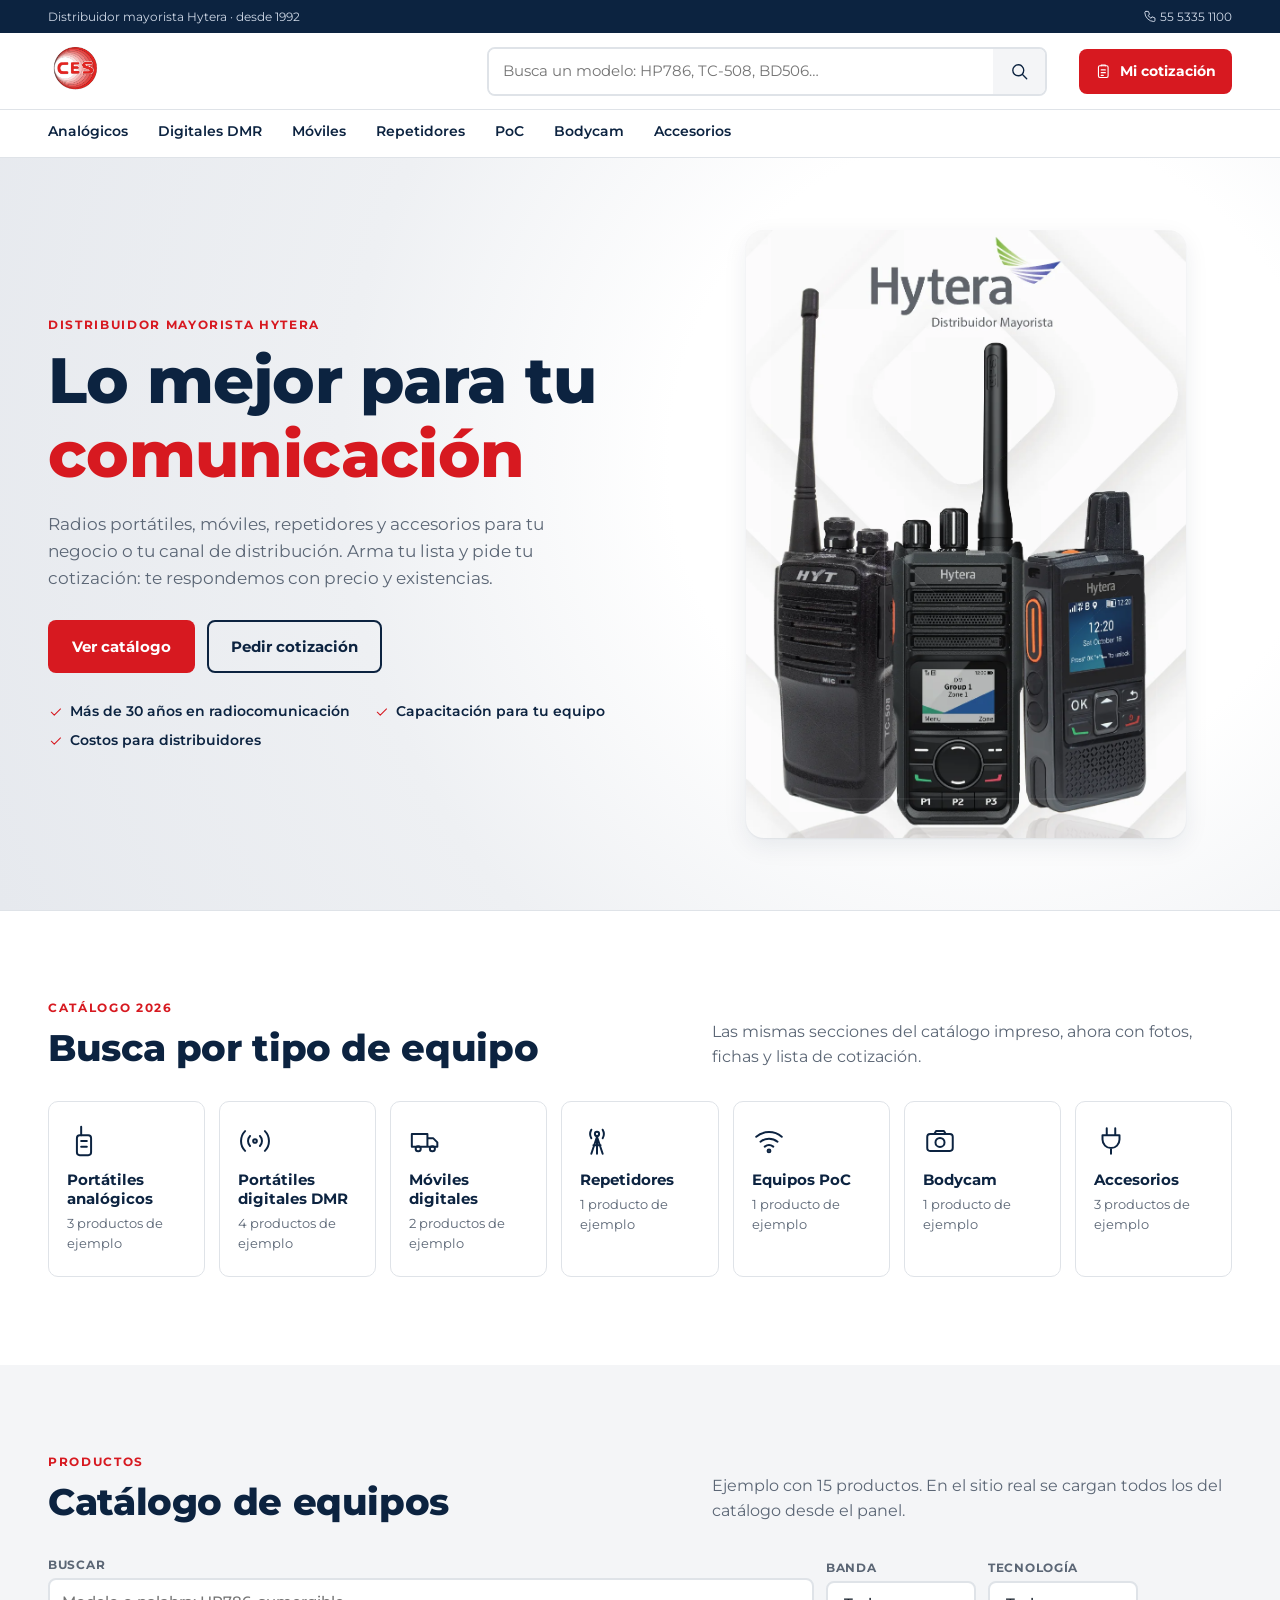
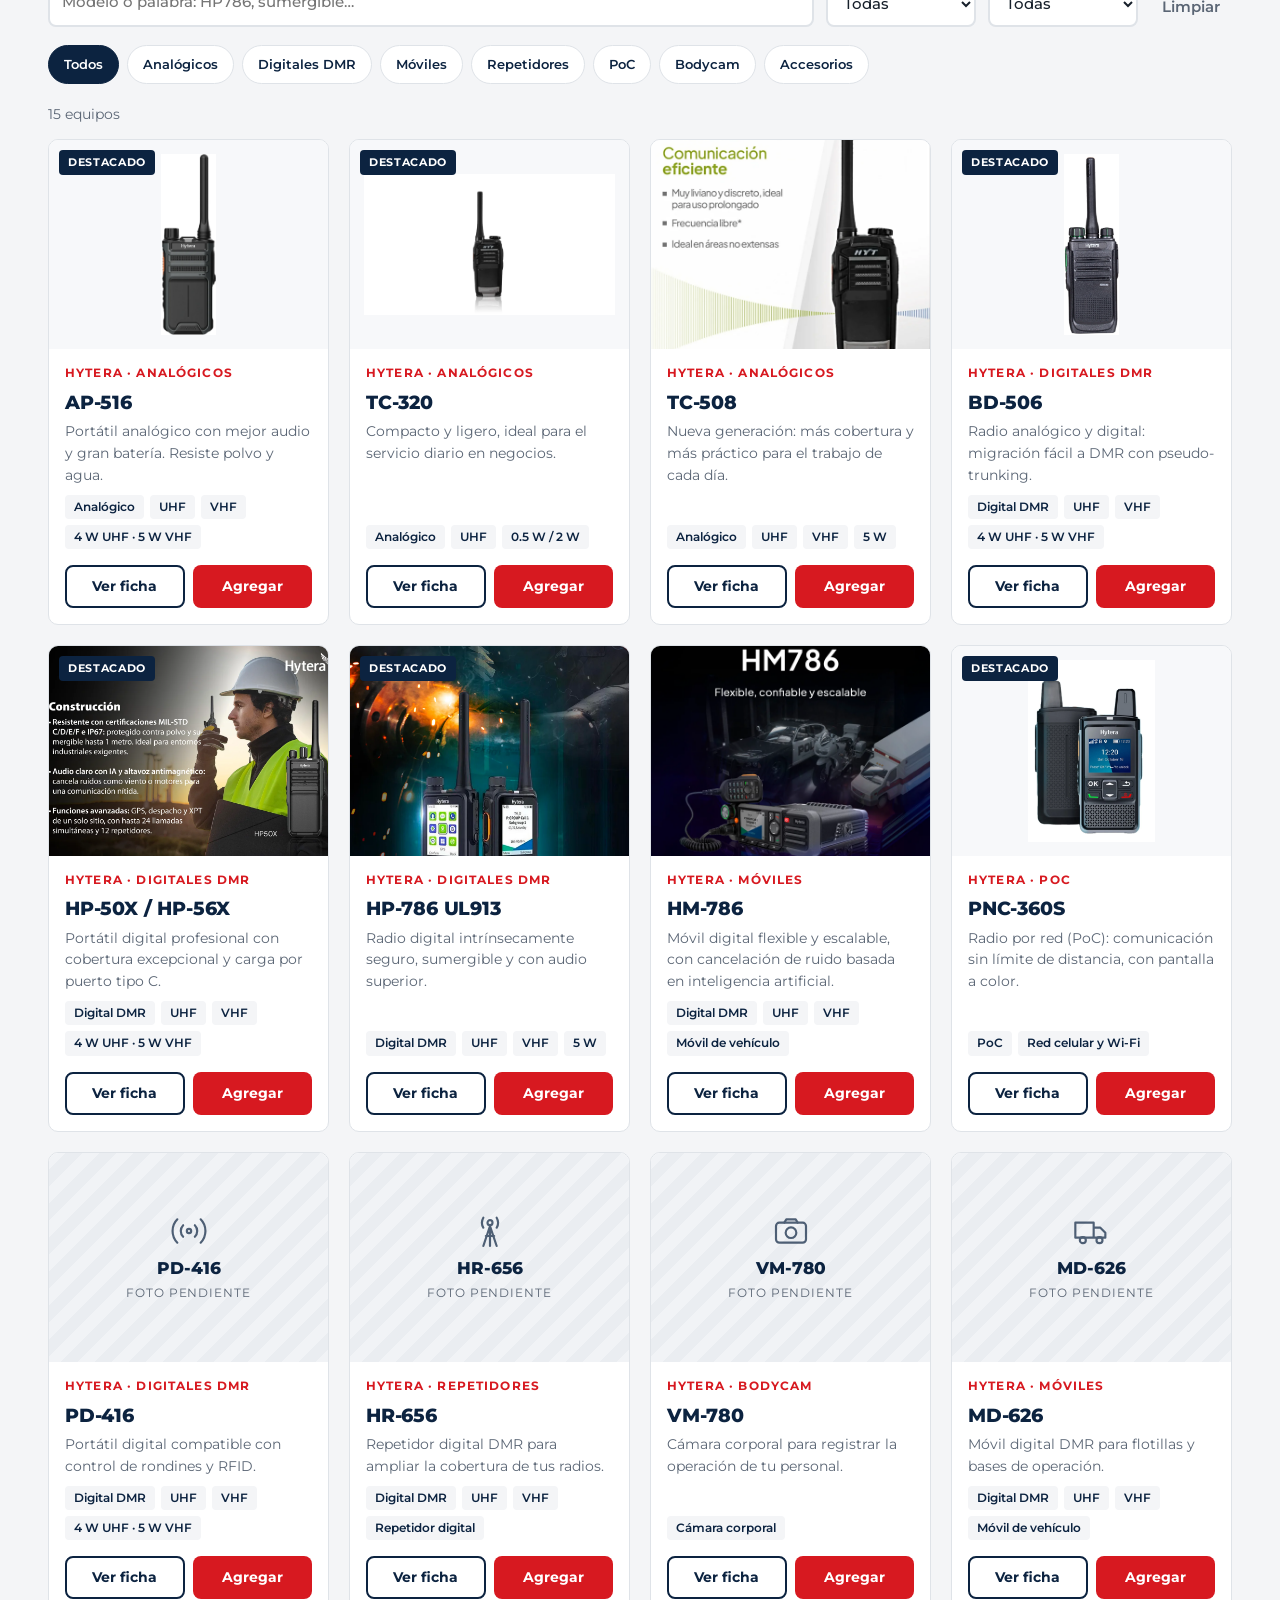
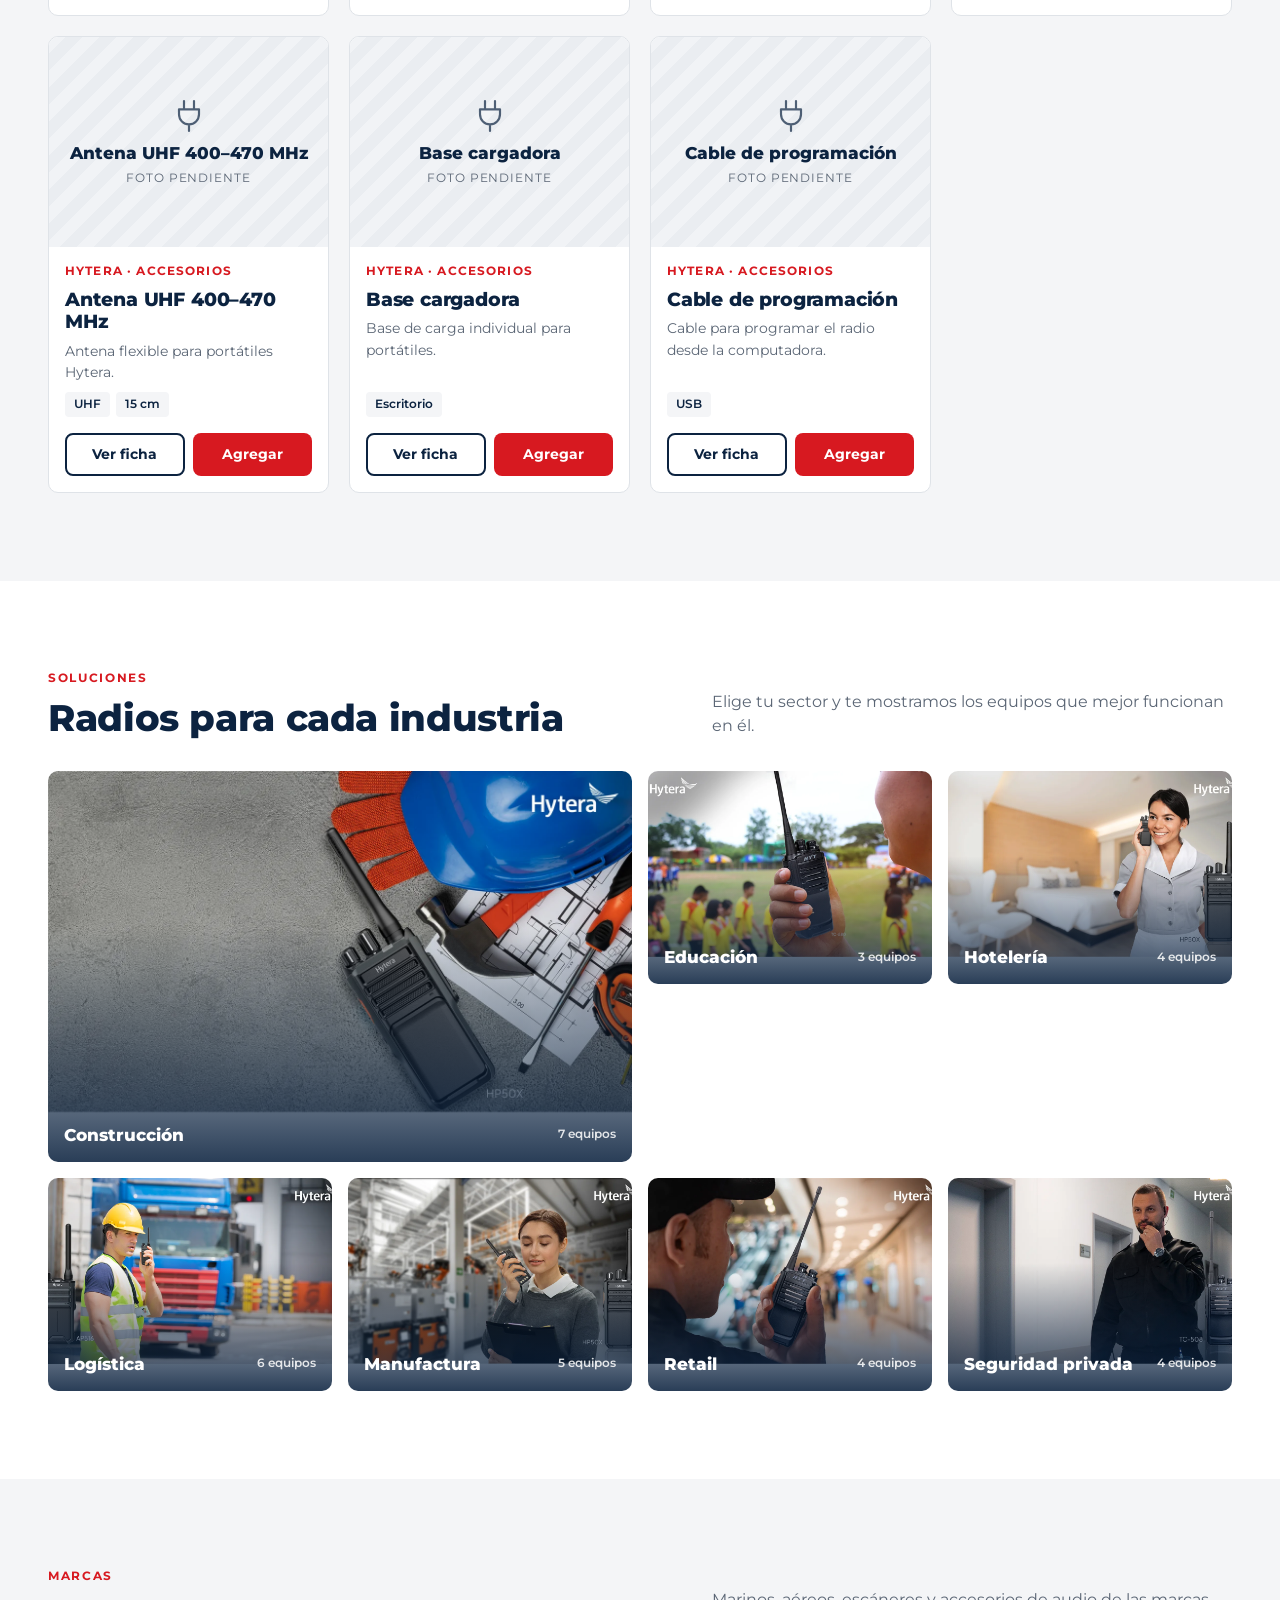
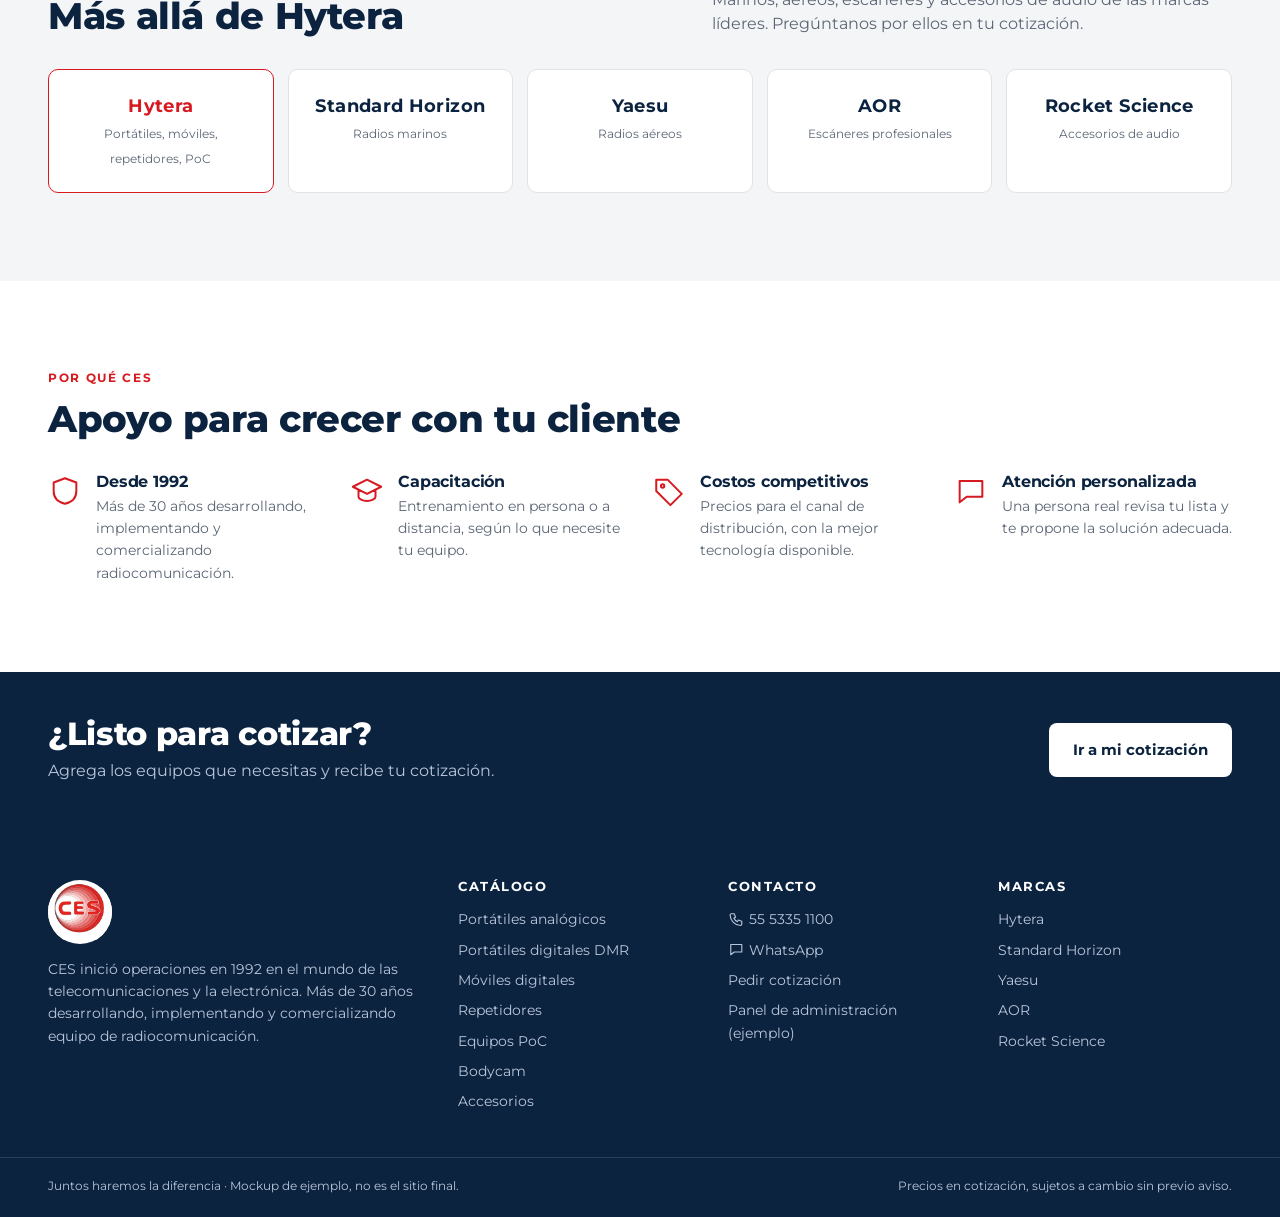
==== index.html @ 91f78e41 "Mockup inicial del sitio de catalogo y cotizacion de CES Co-Authored-By: Claude Sonnet 5.5 <noreply@" ====
<!doctype html>
<html lang="es-MX">
<head>
  <meta charset="utf-8">
  <meta name="viewport" content="width=device-width, initial-scale=1">
  <title>CES · Radiocomunicación Hytera para distribuidores</title>
  <meta name="description" content="Distribuidor mayorista Hytera desde 1992. Catálogo de radios portátiles, móviles, repetidores y accesorios. Pide tu cotización.">
  <link rel="icon" href="data:image/svg+xml,%3Csvg xmlns=%27http://www.w3.org/2000/svg%27 viewBox=%270 0 32 32%27%3E%3Ccircle cx=%2716%27 cy=%2716%27 r=%2716%27 fill=%27%23d71920%27/%3E%3C/svg%3E">
  <link rel="preconnect" href="https://fonts.googleapis.com">
  <link rel="preconnect" href="https://fonts.gstatic.com" crossorigin>
  <link href="https://fonts.googleapis.com/css2?family=Montserrat:wght@400;500;600;700;800&display=swap" rel="stylesheet">
  <link rel="stylesheet" href="styles.css">
</head>
<body data-page="inicio">

  <div id="site-header"></div>

  <main>
    <!-- HERO -->
    <section class="hero">
      <div class="wrap">
        <div>
          <span class="eyebrow">Distribuidor mayorista Hytera</span>
          <h1>Lo mejor para tu <em>comunicación</em></h1>
          <p class="lead">Radios portátiles, móviles, repetidores y accesorios para tu negocio o tu canal de distribución. Arma tu lista y pide tu cotización: te respondemos con precio y existencias.</p>
          <div class="hero-cta">
            <a class="btn btn-red" href="#catalogo">Ver catálogo</a>
            <a class="btn btn-line" href="cotizacion.html">Pedir cotización</a>
          </div>
          <div class="hero-points">
            <span><svg class="i"><use href="#i-check"/></svg> Más de 30 años en radiocomunicación</span>
            <span><svg class="i"><use href="#i-check"/></svg> Capacitación para tu equipo</span>
            <span><svg class="i"><use href="#i-check"/></svg> Costos para distribuidores</span>
          </div>
        </div>
        <div class="hero-art"><img src="img/hero.webp" alt="Radios Hytera TC-508, HP-56X y PNC-360S" width="1000" height="1378"></div>
      </div>
    </section>

    <!-- CATEGORÍAS -->
    <section class="section">
      <div class="wrap">
        <div class="section-head">
          <div><span class="eyebrow">Catálogo 2026</span><h2>Busca por tipo de equipo</h2></div>
          <p>Las mismas secciones del catálogo impreso, ahora con fotos, fichas y lista de cotización.</p>
        </div>
        <div class="cat-grid" id="cat-grid"></div>
      </div>
    </section>

    <!-- CATÁLOGO -->
    <section class="section alt" id="catalogo">
      <div class="wrap">
        <div class="section-head">
          <div><span class="eyebrow">Productos</span><h2>Catálogo de equipos</h2></div>
          <p>Ejemplo con 15 productos. En el sitio real se cargan todos los del catálogo desde el panel.</p>
        </div>

        <form class="filters" id="filters" onsubmit="return false">
          <label class="field">Buscar
            <input id="f-q" type="search" placeholder="Modelo o palabra: HP786, sumergible…">
          </label>
          <label class="field">Banda
            <select id="f-banda"><option value="">Todas</option><option>UHF</option><option>VHF</option></select>
          </label>
          <label class="field">Tecnología
            <select id="f-tec"><option value="">Todas</option><option>Analógico</option><option>Digital DMR</option><option>PoC</option></select>
          </label>
          <button type="button" class="btn btn-ghost" id="f-reset">Limpiar</button>
        </form>

        <div class="chips" id="chips"></div>
        <div class="active-note" id="ind-note" hidden></div>
        <p class="results-count" id="results-count"></p>
        <div class="product-grid" id="product-grid"></div>
        <div class="empty" id="empty" hidden>
          <p><strong>No encontramos equipos con ese filtro.</strong></p>
          <p>Prueba con otra categoría o limpia los filtros. Si no ves lo que buscas, <a href="cotizacion.html" style="color:var(--red);font-weight:700">pídelo en tu cotización</a>.</p>
        </div>
      </div>
    </section>

    <!-- INDUSTRIAS -->
    <section class="section" id="industrias">
      <div class="wrap">
        <div class="section-head">
          <div><span class="eyebrow">Soluciones</span><h2>Radios para cada industria</h2></div>
          <p>Elige tu sector y te mostramos los equipos que mejor funcionan en él.</p>
        </div>
        <div class="ind-grid" id="ind-grid"></div>
      </div>
    </section>

    <!-- MARCAS -->
    <section class="section alt">
      <div class="wrap">
        <div class="section-head">
          <div><span class="eyebrow">Marcas</span><h2>Más allá de Hytera</h2></div>
          <p>Marinos, aéreos, escáneres y accesorios de audio de las marcas líderes. Pregúntanos por ellos en tu cotización.</p>
        </div>
        <div class="brands">
          <div class="brand-pill main"><b>Hytera</b><small>Portátiles, móviles, repetidores, PoC</small></div>
          <div class="brand-pill"><b>Standard Horizon</b><small>Radios marinos</small></div>
          <div class="brand-pill"><b>Yaesu</b><small>Radios aéreos</small></div>
          <div class="brand-pill"><b>AOR</b><small>Escáneres profesionales</small></div>
          <div class="brand-pill"><b>Rocket Science</b><small>Accesorios de audio</small></div>
        </div>
      </div>
    </section>

    <!-- POR QUÉ CES -->
    <section class="section">
      <div class="wrap">
        <div class="section-head"><div><span class="eyebrow">Por qué CES</span><h2>Apoyo para crecer con tu cliente</h2></div></div>
        <div class="trust">
          <div class="trust-item"><svg class="i"><use href="#i-shield"/></svg><div><h3>Desde 1992</h3><p>Más de 30 años desarrollando, implementando y comercializando radiocomunicación.</p></div></div>
          <div class="trust-item"><svg class="i"><use href="#i-cap"/></svg><div><h3>Capacitación</h3><p>Entrenamiento en persona o a distancia, según lo que necesite tu equipo.</p></div></div>
          <div class="trust-item"><svg class="i"><use href="#i-tag"/></svg><div><h3>Costos competitivos</h3><p>Precios para el canal de distribución, con la mejor tecnología disponible.</p></div></div>
          <div class="trust-item"><svg class="i"><use href="#i-chat"/></svg><div><h3>Atención personalizada</h3><p>Una persona real revisa tu lista y te propone la solución adecuada.</p></div></div>
        </div>
      </div>
    </section>

    <section class="cta-band">
      <div class="wrap">
        <div><h2>¿Listo para cotizar?</h2><p>Agrega los equipos que necesitas y recibe tu cotización.</p></div>
        <a class="btn btn-white" href="cotizacion.html">Ir a mi cotización</a>
      </div>
    </section>
  </main>

  <div id="site-footer"></div>

  <script src="productos.js"></script>
  <script src="site.js"></script>
  <script src="catalogo.js"></script>
</body>
</html>
---- styles.css ----
/* CES · mockup · estilos
   Idea: catálogo técnico y confiable. Rojo CES para la acción, azul para los títulos,
   y una regla de "frecuencias" (marcas finas) como detalle de marca. */

:root {
  --red: #d71920;
  --red-dark: #b3121a;
  --blue: #1f5fae;
  --navy: #0c2340;
  --ink: #17202b;
  --mute: #5b6675;
  --line: #dfe3e8;
  --bg: #f4f5f7;
  --white: #ffffff;
  --radius: 10px;
  --font: "Montserrat", "Segoe UI", Arial, sans-serif;
  --gutter: clamp(16px, 4vw, 48px);
  --max: 1280px;
  --shadow: 0 1px 2px rgba(12, 35, 64, .06), 0 8px 24px rgba(12, 35, 64, .08);
}

*, *::before, *::after { box-sizing: border-box; }
[hidden] { display: none !important; }
html { scroll-behavior: smooth; }
body { margin: 0; background: var(--white); color: var(--ink); font-family: var(--font); font-size: 16px; line-height: 1.55; -webkit-font-smoothing: antialiased; }
img { display: block; max-width: 100%; }
a { color: inherit; text-decoration: none; }
h1, h2, h3, h4 { margin: 0; line-height: 1.15; letter-spacing: -.01em; }
p { margin: 0; }
ul { margin: 0; padding: 0; list-style: none; }
button { font: inherit; cursor: pointer; }
:focus-visible { outline: 3px solid var(--blue); outline-offset: 2px; }

.i { width: 1.15em; height: 1.15em; flex: none; fill: none; stroke: currentColor; stroke-width: 1.6; stroke-linecap: round; stroke-linejoin: round; vertical-align: -.2em; }
.wrap { width: 100%; max-width: var(--max); margin: 0 auto; padding: 0 var(--gutter); }

/* ---------- Botones ---------- */
.btn { display: inline-flex; align-items: center; justify-content: center; gap: 8px; padding: 13px 22px; border-radius: 8px; border: 2px solid transparent; font-weight: 700; font-size: .95rem; transition: background .15s, color .15s, border-color .15s; }
.btn-red { background: var(--red); color: #fff; }
.btn-red:hover { background: var(--red-dark); }
.btn-line { border-color: var(--navy); color: var(--navy); background: transparent; }
.btn-line:hover { background: var(--navy); color: #fff; }
.btn-white { background: #fff; color: var(--navy); }
.btn-white:hover { background: var(--bg); }
.btn-ghost { background: transparent; color: var(--mute); padding: 8px 12px; border: 0; font-weight: 600; }
.btn-ghost:hover { color: var(--red); }
.btn-sm { padding: 9px 14px; font-size: .85rem; }
.btn-block { width: 100%; }

/* ---------- Cabecera ---------- */
.topbar { background: var(--navy); color: #cfd8e6; font-size: .78rem; }
.topbar .wrap { display: flex; justify-content: space-between; gap: 12px; padding-top: 7px; padding-bottom: 7px; }
.topbar a:hover { color: #fff; }
.site-header { position: sticky; top: 0; z-index: 30; background: #fff; border-bottom: 1px solid var(--line); }
.head-main { display: flex; align-items: center; gap: clamp(12px, 3vw, 32px); padding-top: 10px; padding-bottom: 10px; }
.brand img { width: 56px; height: 56px; object-fit: contain; }
.head-search { flex: 1; display: flex; max-width: 560px; margin-left: auto; border: 2px solid var(--line); border-radius: 8px; overflow: hidden; background: #fff; }
.head-search:focus-within { border-color: var(--blue); }
.head-search input { flex: 1; min-width: 0; border: 0; padding: 11px 14px; font: inherit; font-size: .92rem; outline: none; }
.head-search button { border: 0; background: var(--bg); padding: 0 16px; color: var(--navy); font-size: 1.1rem; }
.quote-btn { position: relative; display: inline-flex; align-items: center; gap: 8px; padding: 11px 16px; border-radius: 8px; background: var(--red); color: #fff; font-weight: 700; font-size: .9rem; white-space: nowrap; }
.quote-btn:hover { background: var(--red-dark); }
.quote-btn .count { min-width: 22px; height: 22px; padding: 0 6px; display: grid; place-items: center; border-radius: 11px; background: #fff; color: var(--red); font-size: .75rem; font-weight: 800; }
.catnav { border-top: 1px solid var(--line); background: #fff; }
.catnav .wrap { display: flex; gap: clamp(14px, 2.4vw, 30px); overflow-x: auto; scrollbar-width: none; }
.catnav a { padding: 11px 0; font-size: .86rem; font-weight: 600; color: var(--navy); white-space: nowrap; border-bottom: 3px solid transparent; }
.catnav a:hover { border-bottom-color: var(--red); }

/* ---------- Secciones ---------- */
.section { padding: clamp(48px, 7vw, 88px) 0; }
.section.alt { background: var(--bg); }
.section-head { display: flex; align-items: end; justify-content: space-between; gap: 24px; margin-bottom: 32px; flex-wrap: wrap; }
.eyebrow { display: block; margin-bottom: 10px; font-size: .74rem; font-weight: 700; letter-spacing: .14em; text-transform: uppercase; color: var(--red); }
.section-head h2 { font-size: clamp(1.6rem, 3vw, 2.3rem); color: var(--navy); font-weight: 800; }
.section-head p { max-width: 520px; color: var(--mute); }
/* Regla de frecuencias: detalle de marca */
.ruler { height: 14px; background: repeating-linear-gradient(90deg, var(--line) 0 1px, transparent 1px 8px), repeating-linear-gradient(90deg, #aab3bf 0 1px, transparent 1px 40px); background-size: 100% 6px, 100% 14px; background-repeat: repeat-x; background-position: bottom; opacity: .8; }

/* ---------- Hero ---------- */
.hero { position: relative; overflow: hidden; background: radial-gradient(circle at 78% 40%, #fff 0 30%, #eef0f3 60%, #e6e9ee 100%); border-bottom: 1px solid var(--line); }
.hero .wrap { display: grid; grid-template-columns: 1.05fr .95fr; gap: clamp(24px, 5vw, 64px); align-items: center; padding-top: clamp(36px, 6vw, 72px); padding-bottom: clamp(36px, 6vw, 72px); }
.hero h1 { font-size: clamp(2.2rem, 5.2vw, 4rem); font-weight: 800; color: var(--navy); }
.hero h1 em { font-style: normal; color: var(--red); }
.hero .lead { margin: 20px 0 28px; max-width: 520px; font-size: 1.08rem; color: var(--mute); }
.hero-cta { display: flex; flex-wrap: wrap; gap: 12px; }
.hero-art { justify-self: center; width: min(100%, 440px); border-radius: 18px; overflow: hidden; background: #fff; box-shadow: var(--shadow); }
.hero-art img { width: 100%; height: auto; mix-blend-mode: multiply; }
.hero-points { display: flex; flex-wrap: wrap; gap: 8px 24px; margin-top: 28px; font-size: .86rem; font-weight: 600; color: var(--navy); }
.hero-points span { display: inline-flex; align-items: center; gap: 6px; }
.hero-points .i { color: var(--red); }

/* ---------- Categorías ---------- */
.cat-grid { display: grid; grid-template-columns: repeat(auto-fit, minmax(150px, 1fr)); gap: 14px; }
.cat-card { display: flex; flex-direction: column; gap: 12px; padding: 22px 18px; border: 1px solid var(--line); border-radius: var(--radius); background: #fff; transition: border-color .15s, transform .15s, box-shadow .15s; }
.cat-card:hover { border-color: var(--red); transform: translateY(-3px); box-shadow: var(--shadow); }
.cat-card .i { width: 34px; height: 34px; color: var(--navy); stroke-width: 1.4; }
.cat-card strong { font-size: .95rem; color: var(--navy); line-height: 1.25; }
.cat-card small { color: var(--mute); font-size: .8rem; margin-top: -6px; }

/* ---------- Catálogo ---------- */
.filters { display: grid; grid-template-columns: 1fr auto auto auto; gap: 12px; align-items: end; margin-bottom: 18px; }
.field { display: flex; flex-direction: column; gap: 4px; font-size: .74rem; font-weight: 700; text-transform: uppercase; letter-spacing: .06em; color: var(--mute); }
.field input, .field select { padding: 11px 12px; border: 2px solid var(--line); border-radius: 8px; font: inherit; font-size: .92rem; font-weight: 500; text-transform: none; letter-spacing: 0; color: var(--ink); background: #fff; min-width: 150px; }
.field input:focus, .field select:focus { border-color: var(--blue); outline: none; }
.chips { display: flex; flex-wrap: wrap; gap: 8px; margin-bottom: 20px; }
.chip { padding: 8px 15px; border-radius: 999px; border: 1.5px solid var(--line); background: #fff; font-size: .84rem; font-weight: 600; color: var(--navy); }
.chip:hover { border-color: var(--navy); }
.chip.is-active { background: var(--navy); border-color: var(--navy); color: #fff; }
.active-note { display: flex; align-items: center; gap: 10px; margin-bottom: 16px; padding: 10px 14px; border-radius: 8px; background: #eaf1fb; color: var(--navy); font-size: .88rem; font-weight: 600; }
.results-count { margin-bottom: 14px; font-size: .86rem; color: var(--mute); }
.product-grid { display: grid; grid-template-columns: repeat(auto-fill, minmax(250px, 1fr)); gap: 20px; }
.card { display: flex; flex-direction: column; border: 1px solid var(--line); border-radius: var(--radius); background: #fff; overflow: hidden; transition: box-shadow .15s, border-color .15s; }
.card:hover { box-shadow: var(--shadow); border-color: #c7cdd6; }
.card-media { position: relative; aspect-ratio: 4 / 3; background: #f7f8fa; overflow: hidden; display: block; }
.card-media img { width: 100%; height: 100%; }
.card-media img.contain { object-fit: contain; padding: 14px; }
.card-media img.cover { object-fit: cover; }
.tag { position: absolute; top: 10px; left: 10px; padding: 4px 9px; border-radius: 4px; background: var(--navy); color: #fff; font-size: .68rem; font-weight: 700; letter-spacing: .06em; text-transform: uppercase; }
.card-body { display: flex; flex-direction: column; flex: 1; gap: 8px; padding: 16px; }
.card-body .brand-line { font-size: .72rem; font-weight: 700; letter-spacing: .1em; text-transform: uppercase; color: var(--red); }
.card-body h3 { font-size: 1.2rem; color: var(--navy); font-weight: 800; }
.card-body p { font-size: .88rem; color: var(--mute); flex: 1; }
.specs { display: flex; flex-wrap: wrap; gap: 6px; }
.spec { padding: 3px 9px; border-radius: 4px; background: var(--bg); font-size: .74rem; font-weight: 600; color: var(--navy); }
.card-actions { display: flex; gap: 8px; margin-top: 8px; }
.card-actions .btn { flex: 1; }
.empty { padding: 56px 0; text-align: center; color: var(--mute); }
/* Recuadro de foto pendiente */
.ph { width: 100%; height: 100%; display: flex; flex-direction: column; align-items: center; justify-content: center; gap: 4px; background: repeating-linear-gradient(135deg, #f1f3f6 0 12px, #eaedf1 12px 24px); color: var(--navy); }
.ph .i { width: 40px; height: 40px; stroke-width: 1.3; opacity: .7; }
.ph span { font-weight: 800; font-size: 1.05rem; }
.ph small { font-size: .72rem; color: var(--mute); text-transform: uppercase; letter-spacing: .08em; }

/* ---------- Industrias ---------- */
.ind-grid { display: grid; grid-template-columns: repeat(4, 1fr); gap: 16px; }
.ind-card { position: relative; aspect-ratio: 4 / 3; border-radius: var(--radius); overflow: hidden; background: var(--navy); display: block; border: 0; padding: 0; text-align: left; }
.ind-card img { width: 100%; height: 100%; object-fit: cover; transition: transform .35s; }
.ind-card:hover img { transform: scale(1.05); }
.ind-card::after { content: ""; position: absolute; inset: 0; background: linear-gradient(180deg, transparent 40%, rgba(12, 35, 64, .88)); }
.ind-card span { position: absolute; left: 16px; right: 16px; bottom: 14px; z-index: 1; color: #fff; font-weight: 800; font-size: 1.05rem; display: flex; justify-content: space-between; align-items: center; }
.ind-card small { font-weight: 600; font-size: .75rem; opacity: .85; }
.ind-card:first-child { grid-column: span 2; aspect-ratio: auto; }

/* ---------- Marcas y confianza ---------- */
.brands { display: flex; flex-wrap: wrap; gap: 14px; }
.brand-pill { flex: 1 1 180px; padding: 22px 18px; border: 1px solid var(--line); border-radius: var(--radius); background: #fff; text-align: center; }
.brand-pill b { display: block; font-size: 1.15rem; letter-spacing: .02em; color: var(--navy); }
.brand-pill small { color: var(--mute); font-size: .78rem; }
.brand-pill.main { border-color: var(--red); }
.brand-pill.main b { color: var(--red); }
.trust { display: grid; grid-template-columns: repeat(auto-fit, minmax(220px, 1fr)); gap: 24px; }
.trust-item { display: flex; gap: 14px; }
.trust-item .i { width: 34px; height: 34px; color: var(--red); stroke-width: 1.4; margin-top: 2px; }
.trust-item h3 { font-size: 1.02rem; color: var(--navy); margin-bottom: 4px; }
.trust-item p { font-size: .9rem; color: var(--mute); }
.cta-band { background: var(--navy); color: #fff; }
.cta-band .wrap { display: flex; align-items: center; justify-content: space-between; gap: 24px; flex-wrap: wrap; padding-top: 44px; padding-bottom: 44px; }
.cta-band h2 { font-size: clamp(1.4rem, 2.6vw, 2rem); font-weight: 800; }
.cta-band p { color: #b9c6da; margin-top: 6px; }

/* ---------- Ficha de producto ---------- */
.crumbs { padding: 18px 0; font-size: .82rem; color: var(--mute); }
.crumbs a:hover { color: var(--red); }
.pdp { display: grid; grid-template-columns: 1.1fr .9fr; gap: clamp(24px, 4vw, 56px); padding-bottom: 56px; }
.gallery-main { aspect-ratio: 1 / 1; border: 1px solid var(--line); border-radius: var(--radius); background: #f7f8fa; overflow: hidden; }
.gallery-main img { width: 100%; height: 100%; }
.gallery-main img.contain { object-fit: contain; padding: 24px; }
.gallery-main img.cover { object-fit: cover; }
.thumbs { display: flex; gap: 10px; margin-top: 12px; flex-wrap: wrap; }
.thumb { width: 78px; height: 78px; padding: 0; border: 2px solid var(--line); border-radius: 8px; overflow: hidden; background: #f7f8fa; }
.thumb.is-active { border-color: var(--red); }
.thumb img { width: 100%; height: 100%; object-fit: cover; }
.pdp-info h1 { font-size: clamp(1.9rem, 3.4vw, 2.7rem); font-weight: 800; color: var(--navy); margin: 4px 0 12px; }
.pdp-info .resumen { color: var(--mute); font-size: 1.05rem; margin-bottom: 20px; }
.feature-list { display: grid; gap: 10px; margin: 20px 0 26px; }
.feature-list li { display: flex; gap: 10px; font-size: .95rem; }
.feature-list .i { color: var(--red); margin-top: 3px; }
.buy-box { display: flex; flex-wrap: wrap; align-items: center; gap: 12px; padding: 18px; border: 1px solid var(--line); border-radius: var(--radius); background: var(--bg); }
.qty { display: inline-flex; align-items: center; border: 2px solid var(--line); border-radius: 8px; background: #fff; overflow: hidden; }
.qty button { width: 38px; height: 42px; border: 0; background: transparent; font-size: 1.2rem; font-weight: 700; color: var(--navy); }
.qty button:hover { background: var(--bg); }
.qty output, .qty input { width: 44px; text-align: center; font-weight: 700; border: 0; font: inherit; background: transparent; }
.buy-box .note { flex-basis: 100%; font-size: .8rem; color: var(--mute); }
.spec-table { width: 100%; border-collapse: collapse; margin-top: 8px; }
.spec-table th, .spec-table td { padding: 11px 14px; text-align: left; font-size: .92rem; border-bottom: 1px solid var(--line); }
.spec-table th { width: 38%; color: var(--mute); font-weight: 600; background: var(--bg); }
.tags-ind { display: flex; flex-wrap: wrap; gap: 8px; margin-top: 12px; }

/* ---------- Cotización ---------- */
.quote-layout { display: grid; grid-template-columns: 1.3fr .9fr; gap: clamp(24px, 4vw, 48px); padding-bottom: 72px; align-items: start; }
.quote-list { border: 1px solid var(--line); border-radius: var(--radius); overflow: hidden; }
.q-row { display: grid; grid-template-columns: 84px 1fr auto auto; align-items: center; gap: 16px; padding: 14px 16px; border-bottom: 1px solid var(--line); }
.q-row:last-child { border-bottom: 0; }
.q-thumb { width: 84px; height: 72px; border-radius: 8px; overflow: hidden; background: #f7f8fa; }
.q-thumb img { width: 100%; height: 100%; }
.q-thumb img.contain { object-fit: contain; padding: 6px; }
.q-thumb img.cover { object-fit: cover; }
.q-thumb .ph .i { width: 24px; height: 24px; }
.q-thumb .ph span, .q-thumb .ph small { display: none; }
.q-name strong { display: block; color: var(--navy); font-weight: 800; }
.q-name small { color: var(--mute); font-size: .8rem; }
.form-card { padding: 22px; border: 1px solid var(--line); border-radius: var(--radius); background: var(--bg); position: sticky; top: 140px; }
.form-card h2 { font-size: 1.25rem; color: var(--navy); margin-bottom: 4px; }
.form-card > p { color: var(--mute); font-size: .88rem; margin-bottom: 16px; }
.form-grid { display: grid; gap: 12px; margin-bottom: 16px; }
.form-grid .field input, .form-grid .field select, .form-grid .field textarea { width: 100%; padding: 11px 12px; border: 2px solid var(--line); border-radius: 8px; font: inherit; font-size: .92rem; font-weight: 500; text-transform: none; letter-spacing: 0; background: #fff; color: var(--ink); }
.form-grid .field textarea { min-height: 84px; resize: vertical; }
.form-grid .field input:focus, .form-grid .field textarea:focus { border-color: var(--blue); outline: none; }
.btn-wa { background: #1faa59; color: #fff; }
.btn-wa:hover { background: #17894a; }
.form-actions { display: grid; gap: 10px; }
.done { text-align: center; padding: 56px 20px 80px; max-width: 560px; margin: 0 auto; }
.done .i { width: 56px; height: 56px; color: #1faa59; stroke-width: 1.6; }
.done h1 { font-size: 1.9rem; color: var(--navy); margin: 14px 0 8px; }
.done p { color: var(--mute); margin-bottom: 22px; }

/* ---------- Panel de administración ---------- */
.admin-top { background: var(--navy); color: #fff; }
.admin-top .wrap { display: flex; align-items: center; justify-content: space-between; gap: 16px; padding-top: 14px; padding-bottom: 14px; }
.admin-top img { width: 40px; height: 40px; background: #fff; border-radius: 50%; }
.admin-top .who { display: flex; align-items: center; gap: 12px; font-weight: 700; }
.admin-top a { color: #b9c6da; font-size: .88rem; }
.admin-top a:hover { color: #fff; }
.admin-note { background: #fff6dd; border-bottom: 1px solid #ecd9a1; color: #6b5200; font-size: .84rem; padding: 8px 0; text-align: center; }
.tabs { display: flex; gap: 6px; border-bottom: 2px solid var(--line); margin: 28px 0 24px; overflow-x: auto; }
.tab { padding: 11px 18px; border: 0; background: transparent; font-weight: 700; font-size: .92rem; color: var(--mute); border-bottom: 3px solid transparent; margin-bottom: -2px; white-space: nowrap; }
.tab.is-active { color: var(--navy); border-bottom-color: var(--red); }
.panel[hidden] { display: none; }
.stat-row { display: grid; grid-template-columns: repeat(auto-fit, minmax(160px, 1fr)); gap: 14px; margin-bottom: 24px; }
.stat { padding: 16px 18px; border: 1px solid var(--line); border-radius: var(--radius); }
.stat b { display: block; font-size: 1.8rem; color: var(--navy); font-weight: 800; line-height: 1; }
.stat small { color: var(--mute); font-weight: 600; font-size: .8rem; }
.table-wrap { overflow-x: auto; border: 1px solid var(--line); border-radius: var(--radius); }
.table { width: 100%; border-collapse: collapse; min-width: 640px; }
.table th, .table td { padding: 12px 14px; text-align: left; font-size: .88rem; border-bottom: 1px solid var(--line); vertical-align: middle; }
.table th { background: var(--bg); color: var(--mute); font-size: .74rem; letter-spacing: .06em; text-transform: uppercase; }
.table tr:last-child td { border-bottom: 0; }
.table .t-thumb { width: 52px; height: 44px; border-radius: 6px; overflow: hidden; background: #f7f8fa; }
.table .t-thumb img { width: 100%; height: 100%; object-fit: cover; }
.badge { display: inline-block; padding: 3px 10px; border-radius: 999px; font-size: .72rem; font-weight: 700; }
.b-new { background: #fde7e8; color: var(--red-dark); }
.b-done { background: #e1f4e8; color: #17744a; }
.b-wait { background: #fff1d1; color: #8a6200; }
.b-off { background: #eceff3; color: var(--mute); }
.panel-tools { display: flex; justify-content: space-between; gap: 12px; margin-bottom: 14px; flex-wrap: wrap; }
.admin-form { display: grid; grid-template-columns: 1fr 1fr; gap: 16px; max-width: 760px; }
.admin-form .full { grid-column: 1 / -1; }
.admin-form .field input, .admin-form .field textarea, .admin-form .field select { width: 100%; }
.admin-form textarea { padding: 11px 12px; border: 2px solid var(--line); border-radius: 8px; font: inherit; min-height: 90px; }
.drop { display: grid; place-items: center; gap: 6px; padding: 28px; border: 2px dashed #b7c0cc; border-radius: var(--radius); color: var(--mute); text-align: center; background: var(--bg); }
.drop .i { width: 30px; height: 30px; }
.photo-grid { display: grid; grid-template-columns: repeat(auto-fill, minmax(150px, 1fr)); gap: 12px; }
.photo { position: relative; aspect-ratio: 1; border-radius: 8px; overflow: hidden; border: 1px solid var(--line); background: #f7f8fa; }
.photo img { width: 100%; height: 100%; object-fit: cover; }
.photo button { position: absolute; top: 6px; right: 6px; width: 28px; height: 28px; border-radius: 50%; border: 0; background: rgba(12, 35, 64, .8); color: #fff; display: grid; place-items: center; }

/* ---------- Pie ---------- */
.site-footer { background: var(--navy); color: #b9c6da; font-size: .9rem; }
.foot-grid { display: grid; grid-template-columns: 1.6fr 1fr 1fr 1fr; gap: 36px; padding-top: 52px; padding-bottom: 36px; }
.foot-logo { width: 64px; height: 64px; object-fit: contain; background: #fff; border-radius: 50%; margin-bottom: 14px; }
.site-footer h4 { color: #fff; font-size: .8rem; letter-spacing: .12em; text-transform: uppercase; margin-bottom: 14px; }
.site-footer li { margin-bottom: 8px; }
.site-footer a:hover { color: #fff; text-decoration: underline; }
.foot-base { display: flex; justify-content: space-between; gap: 16px; flex-wrap: wrap; padding-top: 18px; padding-bottom: 22px; border-top: 1px solid rgba(255, 255, 255, .12); font-size: .78rem; }

/* ---------- Aviso ---------- */
.toast { position: fixed; left: 50%; bottom: 24px; transform: translate(-50%, 24px); padding: 12px 20px; border-radius: 8px; background: var(--navy); color: #fff; font-weight: 600; font-size: .9rem; box-shadow: var(--shadow); opacity: 0; pointer-events: none; transition: opacity .2s, transform .2s; z-index: 60; max-width: calc(100vw - 32px); }
.toast.show { opacity: 1; transform: translate(-50%, 0); }

/* ---------- Pantallas chicas ---------- */
@media (max-width: 960px) {
  .hero .wrap { grid-template-columns: 1fr; }
  .hero-art { order: -1; width: min(100%, 320px); }
  .filters { grid-template-columns: 1fr 1fr; }
  .filters .field:first-child { grid-column: 1 / -1; }
  .field input, .field select { min-width: 0; width: 100%; }
  .ind-grid { grid-template-columns: repeat(2, 1fr); }
  .ind-card:first-child { grid-column: span 2; aspect-ratio: 16 / 9; }
  .pdp, .quote-layout { grid-template-columns: 1fr; }
  .form-card { position: static; }
  .foot-grid { grid-template-columns: 1fr 1fr; }
}
@media (max-width: 600px) {
  .topbar .wrap > span:first-child { display: none; }
  .topbar .wrap { justify-content: center; }
  .head-main { flex-wrap: wrap; }
  .head-search { order: 3; flex-basis: 100%; max-width: none; margin-left: 0; }
  .quote-btn { margin-left: auto; }
  .q-row { grid-template-columns: 64px 1fr auto; }
  .q-row > :last-child { grid-column: 2 / -1; justify-self: start; }
  .q-thumb { width: 64px; height: 56px; }
  .admin-form { grid-template-columns: 1fr; }
  .foot-grid { grid-template-columns: 1fr; }
  .section-head { align-items: start; }
}
@media (prefers-reduced-motion: reduce) {
  * { transition: none !important; scroll-behavior: auto !important; }
}
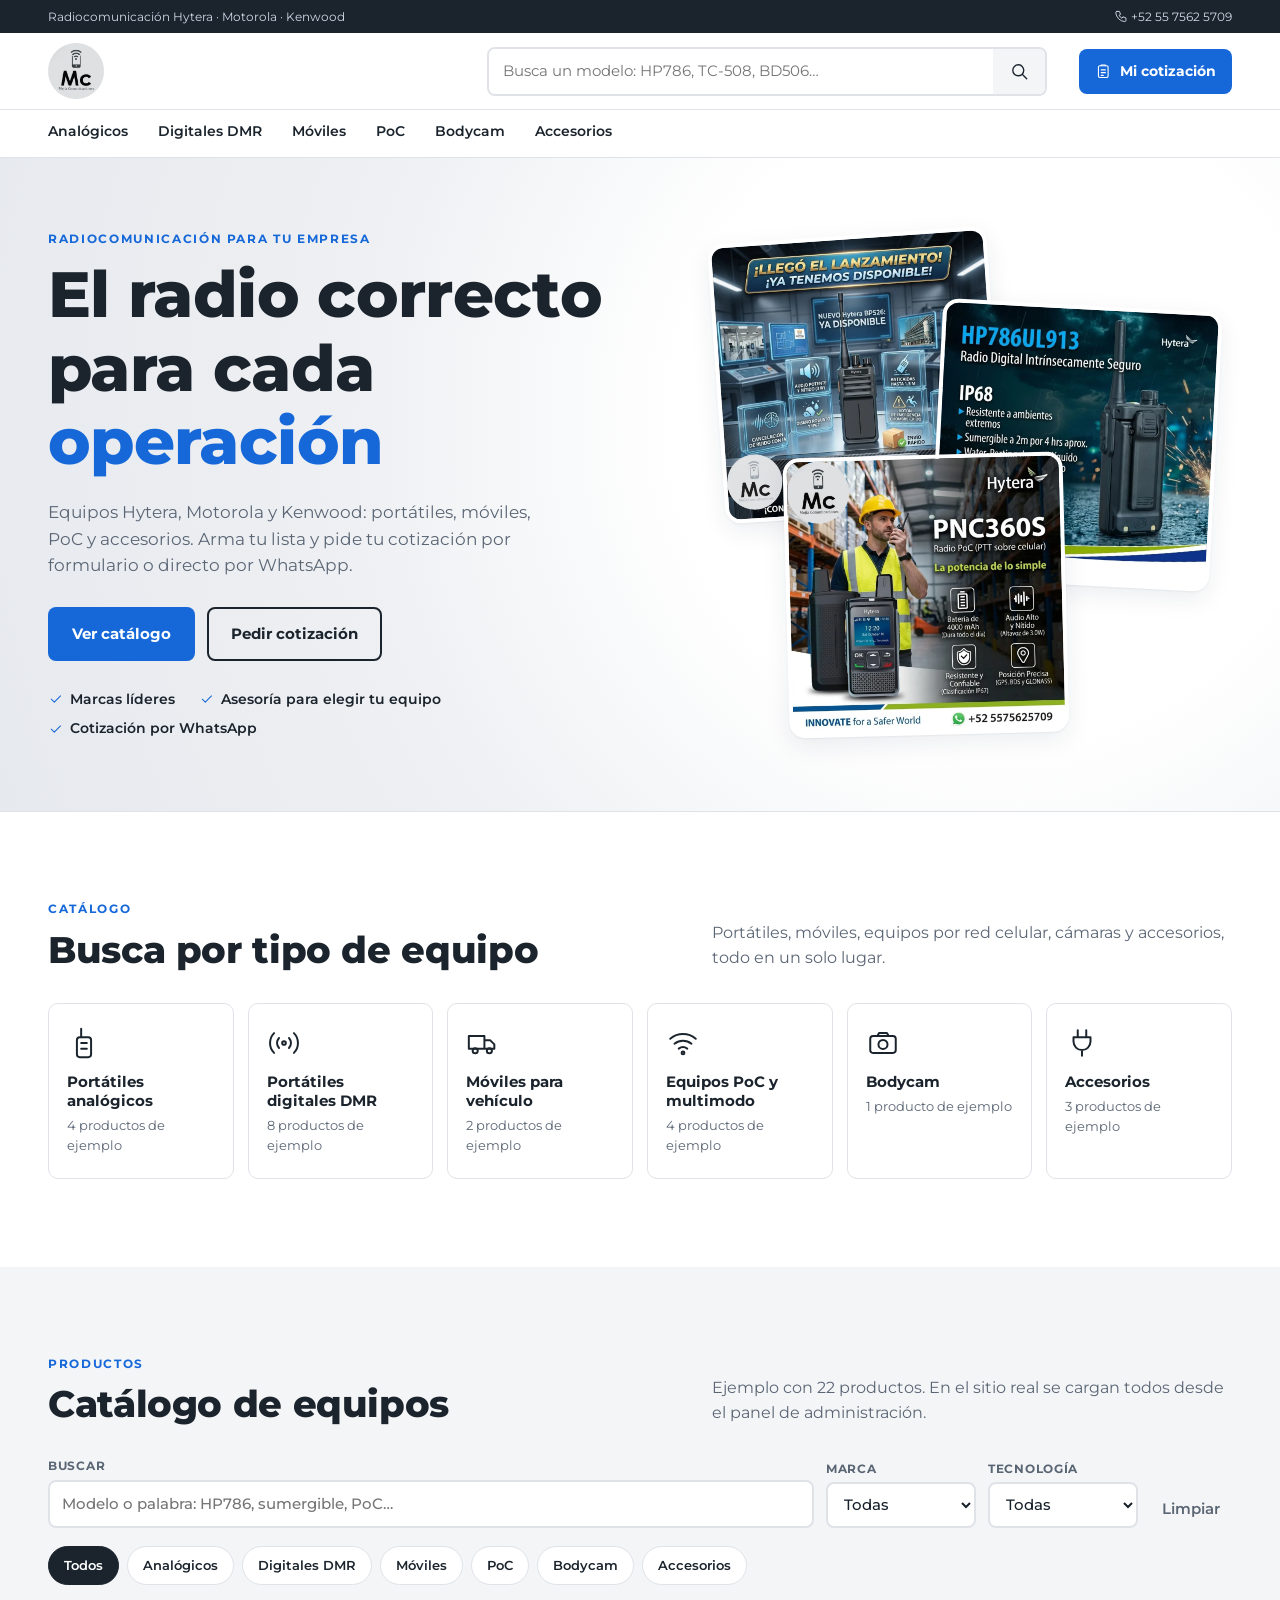
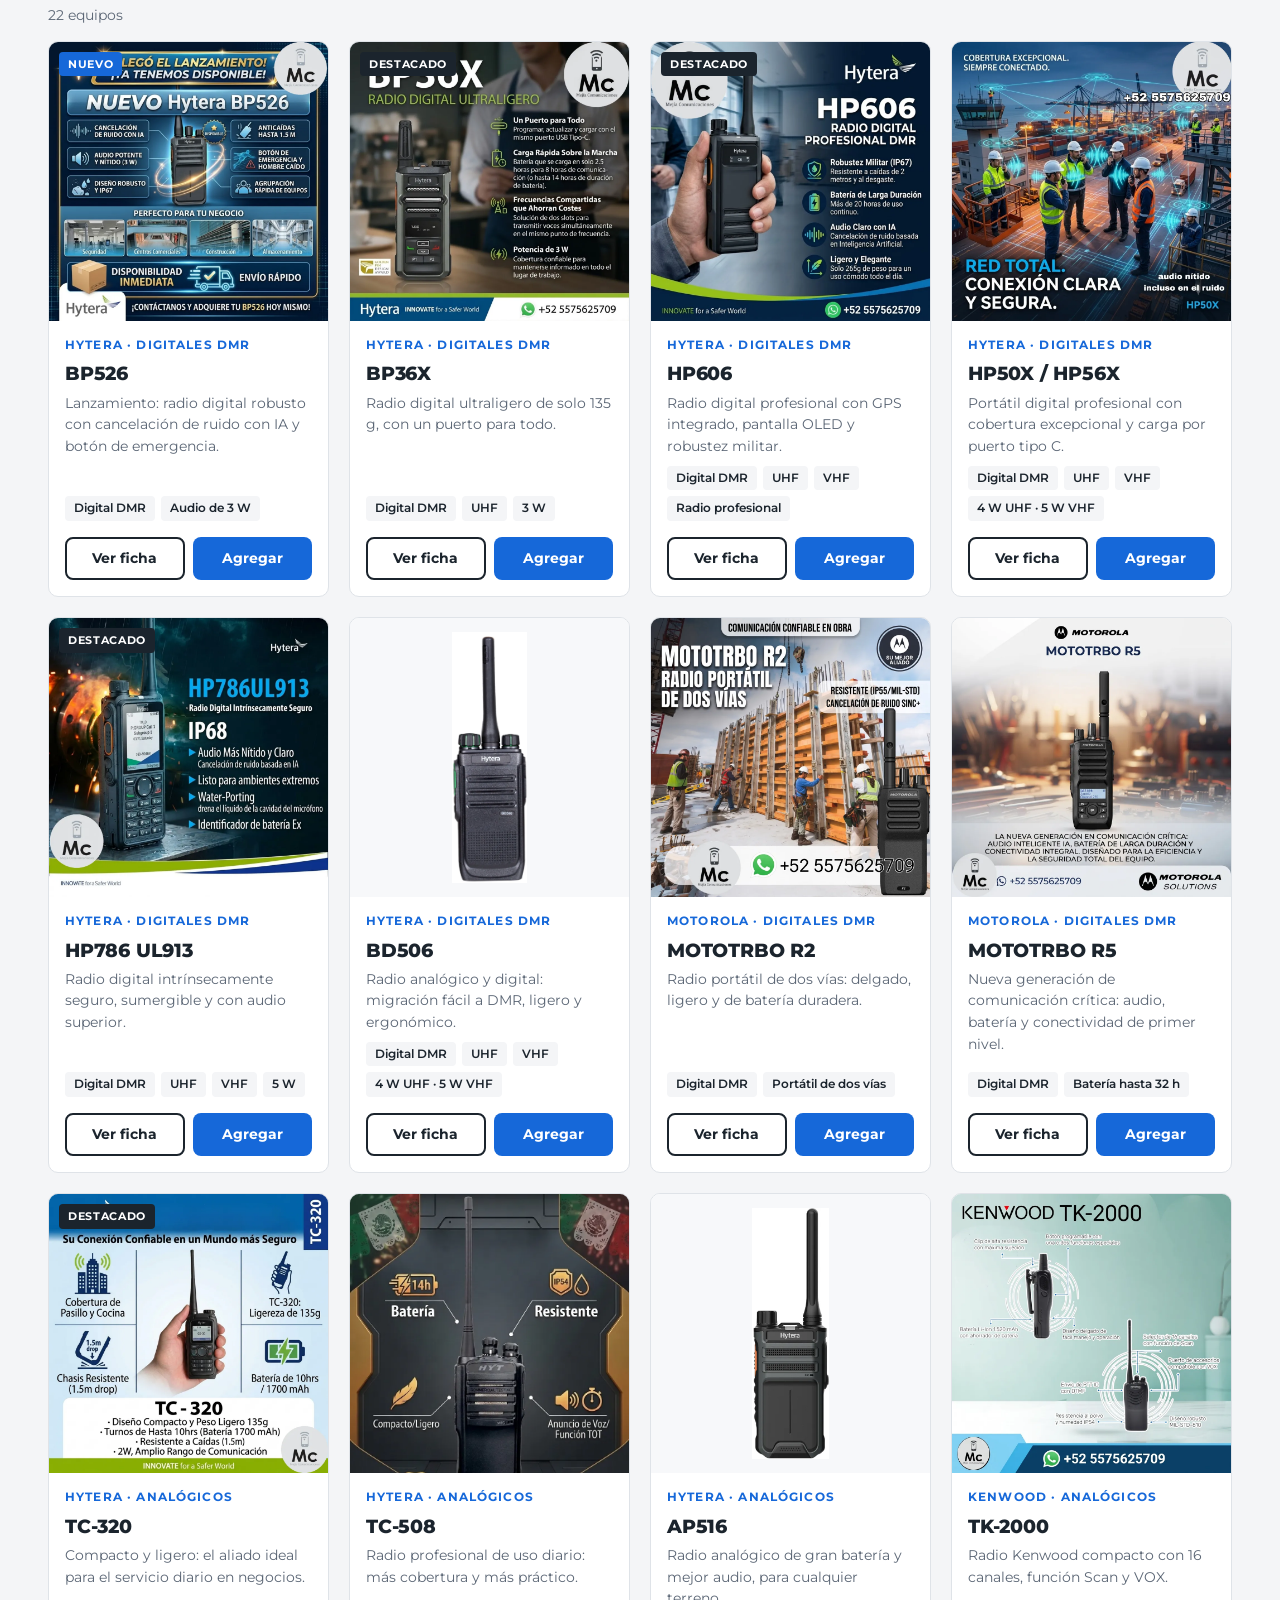
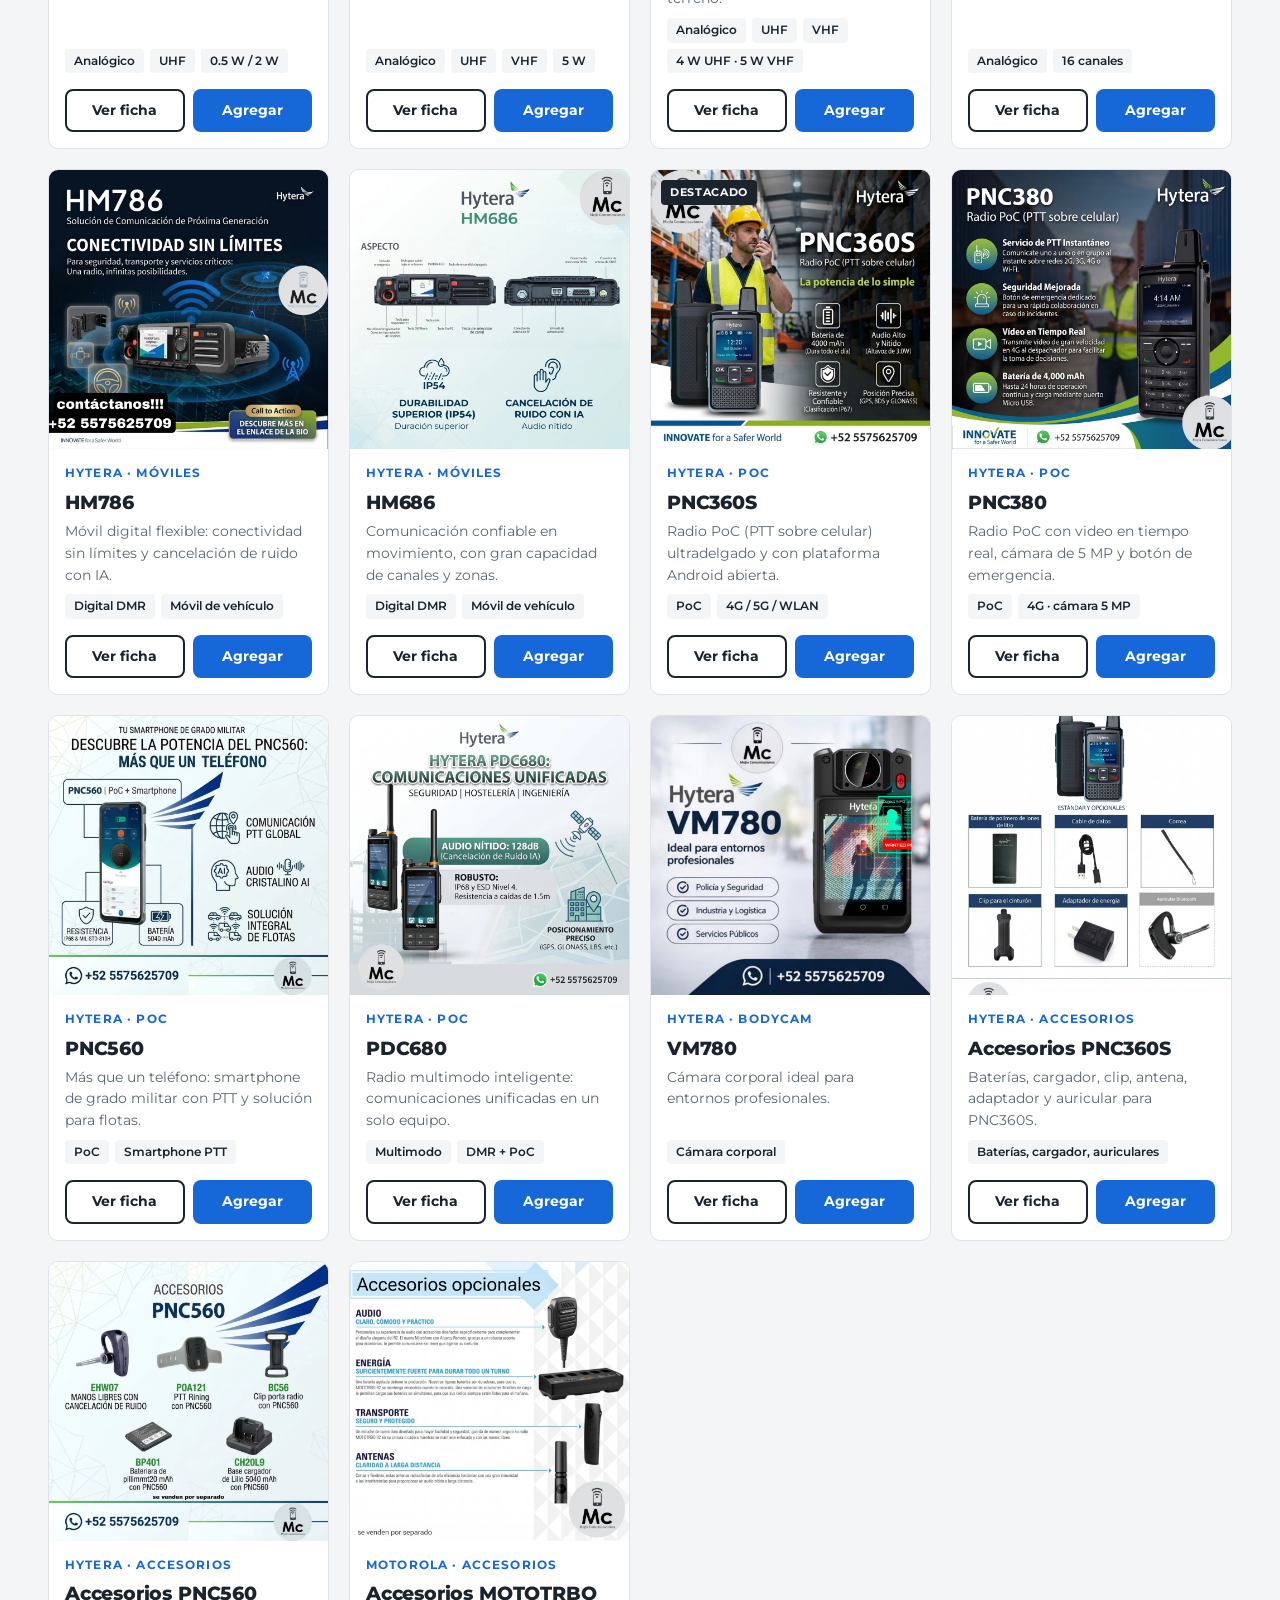
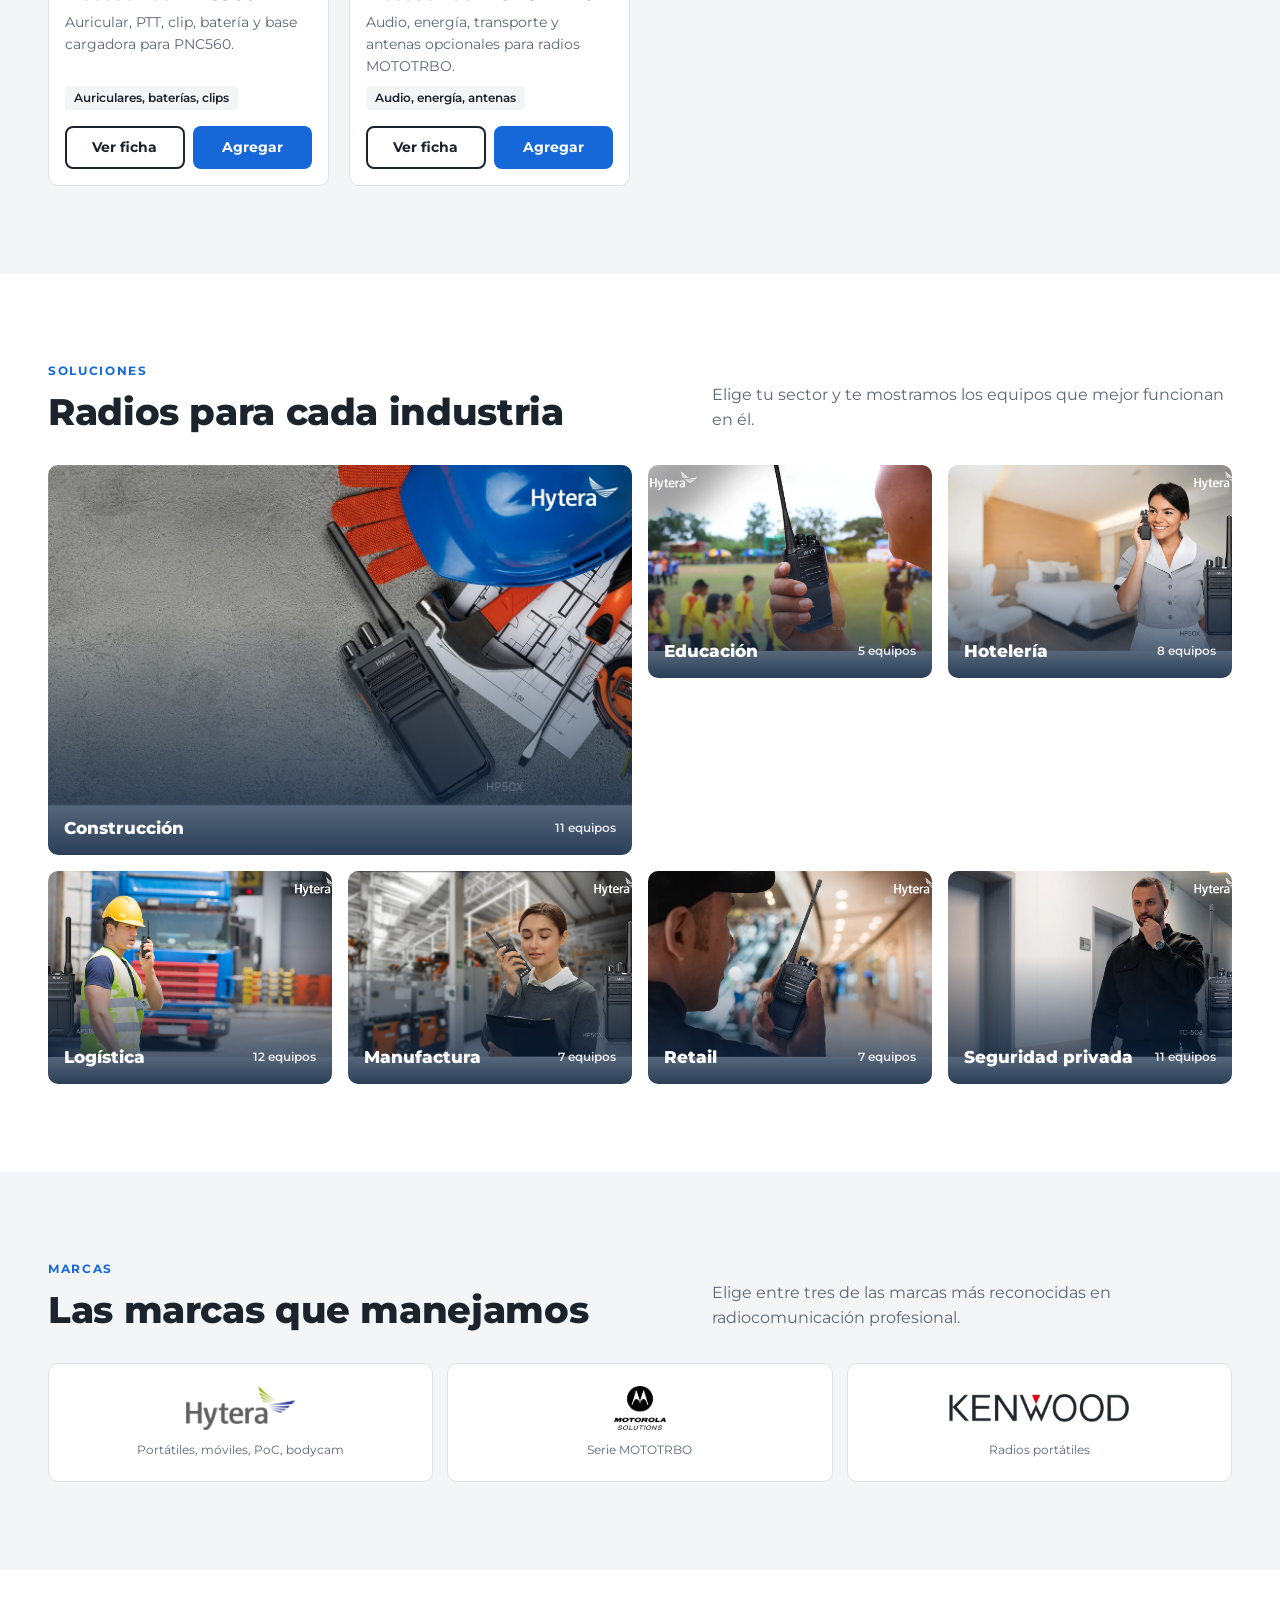
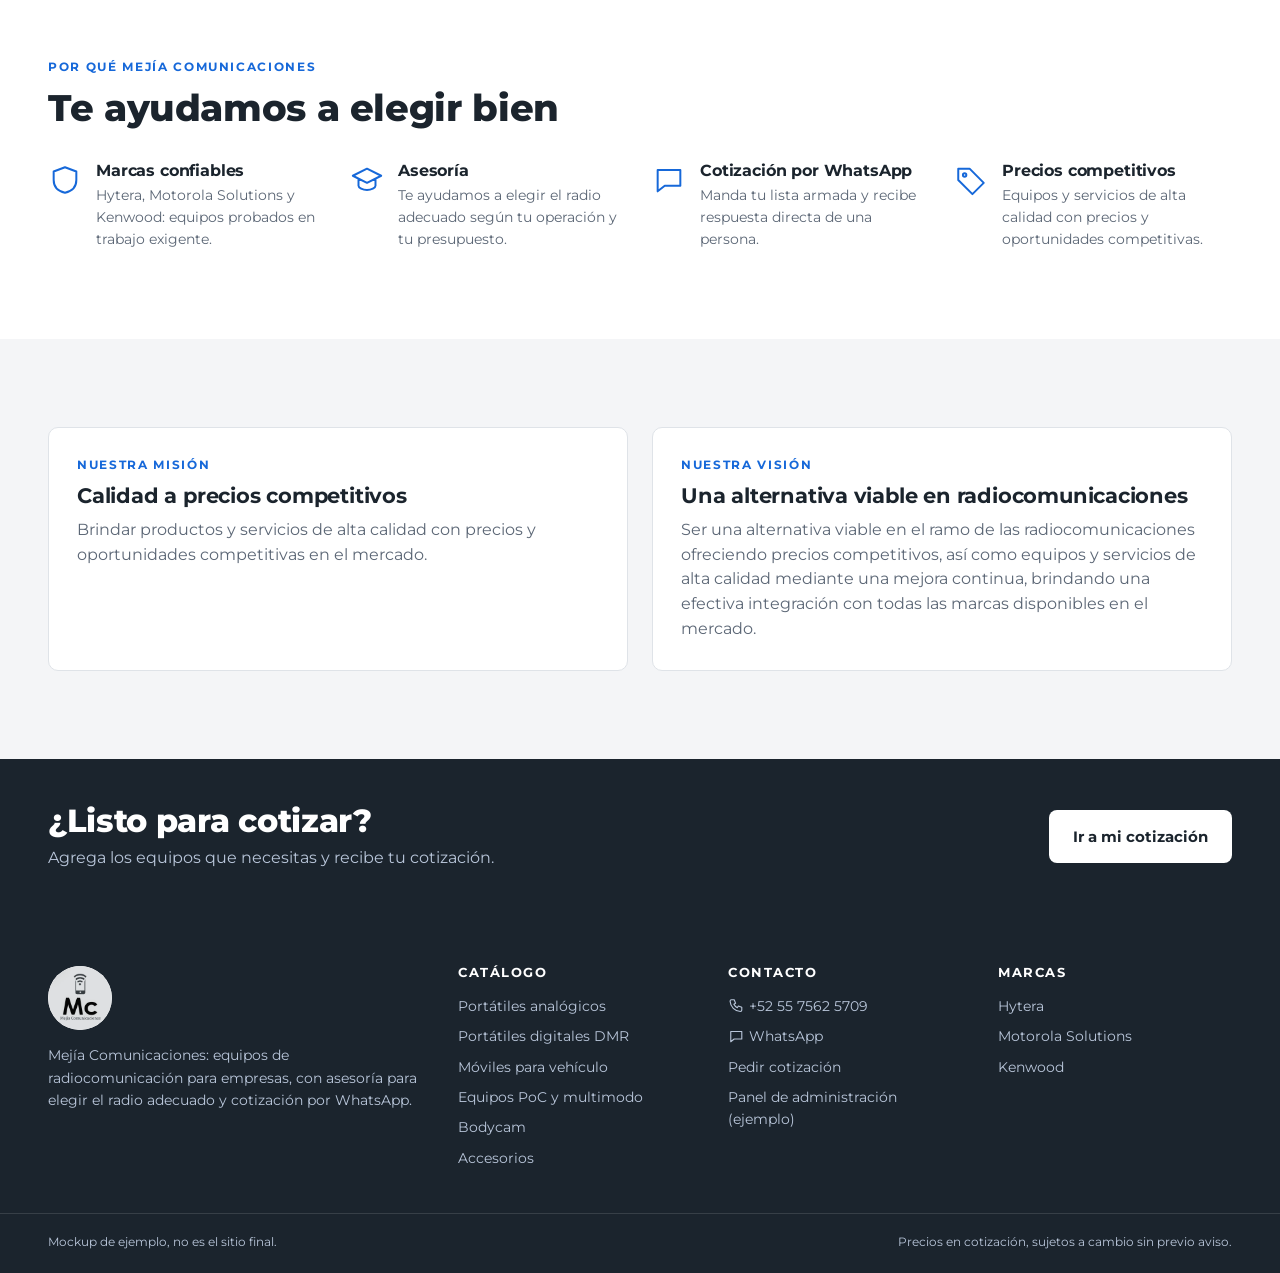
==== commit 5bfdd25f: "Adaptar mockup a Mejia Comunicaciones: marca, productos reales y contacto Co-Authored-By: Claude Son" ====
--- a/index.html
+++ b/index.html
@@ -3,9 +3,9 @@
 <head>
   <meta charset="utf-8">
   <meta name="viewport" content="width=device-width, initial-scale=1">
-  <title>CES · Radiocomunicación Hytera para distribuidores</title>
-  <meta name="description" content="Distribuidor mayorista Hytera desde 1992. Catálogo de radios portátiles, móviles, repetidores y accesorios. Pide tu cotización.">
-  <link rel="icon" href="data:image/svg+xml,%3Csvg xmlns=%27http://www.w3.org/2000/svg%27 viewBox=%270 0 32 32%27%3E%3Ccircle cx=%2716%27 cy=%2716%27 r=%2716%27 fill=%27%23d71920%27/%3E%3C/svg%3E">
+  <title>Mejía Comunicaciones · Radios Hytera, Motorola y Kenwood</title>
+  <meta name="description" content="Radios portátiles, móviles, PoC y accesorios Hytera, Motorola y Kenwood. Arma tu lista y pide tu cotización por formulario o WhatsApp.">
+  <link rel="icon" href="data:image/svg+xml,%3Csvg xmlns=%27http://www.w3.org/2000/svg%27 viewBox=%270 0 32 32%27%3E%3Ccircle cx=%2716%27 cy=%2716%27 r=%2716%27 fill=%27%231b242d%27/%3E%3C/svg%3E">
   <link rel="preconnect" href="https://fonts.googleapis.com">
   <link rel="preconnect" href="https://fonts.gstatic.com" crossorigin>
   <link href="https://fonts.googleapis.com/css2?family=Montserrat:wght@400;500;600;700;800&display=swap" rel="stylesheet">
@@ -20,20 +20,24 @@
     <section class="hero">
       <div class="wrap">
         <div>
-          <span class="eyebrow">Distribuidor mayorista Hytera</span>
-          <h1>Lo mejor para tu <em>comunicación</em></h1>
-          <p class="lead">Radios portátiles, móviles, repetidores y accesorios para tu negocio o tu canal de distribución. Arma tu lista y pide tu cotización: te respondemos con precio y existencias.</p>
+          <span class="eyebrow">Radiocomunicación para tu empresa</span>
+          <h1>El radio correcto para cada <em>operación</em></h1>
+          <p class="lead">Equipos Hytera, Motorola y Kenwood: portátiles, móviles, PoC y accesorios. Arma tu lista y pide tu cotización por formulario o directo por WhatsApp.</p>
           <div class="hero-cta">
             <a class="btn btn-red" href="#catalogo">Ver catálogo</a>
             <a class="btn btn-line" href="cotizacion.html">Pedir cotización</a>
           </div>
           <div class="hero-points">
-            <span><svg class="i"><use href="#i-check"/></svg> Más de 30 años en radiocomunicación</span>
-            <span><svg class="i"><use href="#i-check"/></svg> Capacitación para tu equipo</span>
-            <span><svg class="i"><use href="#i-check"/></svg> Costos para distribuidores</span>
+            <span><svg class="i"><use href="#i-check"/></svg> Marcas líderes</span>
+            <span><svg class="i"><use href="#i-check"/></svg> Asesoría para elegir tu equipo</span>
+            <span><svg class="i"><use href="#i-check"/></svg> Cotización por WhatsApp</span>
           </div>
         </div>
-        <div class="hero-art"><img src="img/hero.webp" alt="Radios Hytera TC-508, HP-56X y PNC-360S" width="1000" height="1378"></div>
+        <div class="hero-art" aria-hidden="true">
+          <img src="img/bp526-2.webp" alt="" width="500" height="500">
+          <img src="img/hp786-2.webp" alt="" width="500" height="500">
+          <img src="img/pnc360s-1.webp" alt="" width="500" height="500">
+        </div>
       </div>
     </section>
 
@@ -41,8 +45,8 @@
     <section class="section">
       <div class="wrap">
         <div class="section-head">
-          <div><span class="eyebrow">Catálogo 2026</span><h2>Busca por tipo de equipo</h2></div>
-          <p>Las mismas secciones del catálogo impreso, ahora con fotos, fichas y lista de cotización.</p>
+          <div><span class="eyebrow">Catálogo</span><h2>Busca por tipo de equipo</h2></div>
+          <p>Portátiles, móviles, equipos por red celular, cámaras y accesorios, todo en un solo lugar.</p>
         </div>
         <div class="cat-grid" id="cat-grid"></div>
       </div>
@@ -53,18 +57,18 @@
       <div class="wrap">
         <div class="section-head">
           <div><span class="eyebrow">Productos</span><h2>Catálogo de equipos</h2></div>
-          <p>Ejemplo con 15 productos. En el sitio real se cargan todos los del catálogo desde el panel.</p>
+          <p>Ejemplo con 22 productos. En el sitio real se cargan todos desde el panel de administración.</p>
         </div>
 
         <form class="filters" id="filters" onsubmit="return false">
           <label class="field">Buscar
-            <input id="f-q" type="search" placeholder="Modelo o palabra: HP786, sumergible…">
+            <input id="f-q" type="search" placeholder="Modelo o palabra: HP786, sumergible, PoC…">
           </label>
-          <label class="field">Banda
-            <select id="f-banda"><option value="">Todas</option><option>UHF</option><option>VHF</option></select>
+          <label class="field">Marca
+            <select id="f-marca"><option value="">Todas</option><option>Hytera</option><option>Motorola</option><option>Kenwood</option></select>
           </label>
           <label class="field">Tecnología
-            <select id="f-tec"><option value="">Todas</option><option>Analógico</option><option>Digital DMR</option><option>PoC</option></select>
+            <select id="f-tec"><option value="">Todas</option><option>Analógico</option><option>Digital DMR</option><option>PoC</option><option>Multimodo</option></select>
           </label>
           <button type="button" class="btn btn-ghost" id="f-reset">Limpiar</button>
         </form>
@@ -75,7 +79,7 @@
         <div class="product-grid" id="product-grid"></div>
         <div class="empty" id="empty" hidden>
           <p><strong>No encontramos equipos con ese filtro.</strong></p>
-          <p>Prueba con otra categoría o limpia los filtros. Si no ves lo que buscas, <a href="cotizacion.html" style="color:var(--red);font-weight:700">pídelo en tu cotización</a>.</p>
+          <p>Prueba con otra categoría o limpia los filtros. Si no ves lo que buscas, <a href="cotizacion.html" style="color:var(--accent);font-weight:700">pídelo en tu cotización</a>.</p>
         </div>
       </div>
     </section>
@@ -95,28 +99,36 @@
     <section class="section alt">
       <div class="wrap">
         <div class="section-head">
-          <div><span class="eyebrow">Marcas</span><h2>Más allá de Hytera</h2></div>
-          <p>Marinos, aéreos, escáneres y accesorios de audio de las marcas líderes. Pregúntanos por ellos en tu cotización.</p>
+          <div><span class="eyebrow">Marcas</span><h2>Las marcas que manejamos</h2></div>
+          <p>Elige entre tres de las marcas más reconocidas en radiocomunicación profesional.</p>
         </div>
         <div class="brands">
-          <div class="brand-pill main"><b>Hytera</b><small>Portátiles, móviles, repetidores, PoC</small></div>
-          <div class="brand-pill"><b>Standard Horizon</b><small>Radios marinos</small></div>
-          <div class="brand-pill"><b>Yaesu</b><small>Radios aéreos</small></div>
-          <div class="brand-pill"><b>AOR</b><small>Escáneres profesionales</small></div>
-          <div class="brand-pill"><b>Rocket Science</b><small>Accesorios de audio</small></div>
+          <a class="brand-pill" href="index.html?marca=Hytera#catalogo"><img src="img/marca-hytera.webp" alt="Hytera"><small>Portátiles, móviles, PoC, bodycam</small></a>
+          <a class="brand-pill" href="index.html?marca=Motorola#catalogo"><img src="img/marca-motorola.webp" alt="Motorola Solutions"><small>Serie MOTOTRBO</small></a>
+          <a class="brand-pill" href="index.html?marca=Kenwood#catalogo"><img src="img/marca-kenwood.webp" alt="Kenwood"><small>Radios portátiles</small></a>
         </div>
       </div>
     </section>
 
-    <!-- POR QUÉ CES -->
+    <!-- POR QUÉ -->
     <section class="section">
       <div class="wrap">
-        <div class="section-head"><div><span class="eyebrow">Por qué CES</span><h2>Apoyo para crecer con tu cliente</h2></div></div>
+        <div class="section-head"><div><span class="eyebrow">Por qué Mejía Comunicaciones</span><h2>Te ayudamos a elegir bien</h2></div></div>
         <div class="trust">
-          <div class="trust-item"><svg class="i"><use href="#i-shield"/></svg><div><h3>Desde 1992</h3><p>Más de 30 años desarrollando, implementando y comercializando radiocomunicación.</p></div></div>
-          <div class="trust-item"><svg class="i"><use href="#i-cap"/></svg><div><h3>Capacitación</h3><p>Entrenamiento en persona o a distancia, según lo que necesite tu equipo.</p></div></div>
-          <div class="trust-item"><svg class="i"><use href="#i-tag"/></svg><div><h3>Costos competitivos</h3><p>Precios para el canal de distribución, con la mejor tecnología disponible.</p></div></div>
-          <div class="trust-item"><svg class="i"><use href="#i-chat"/></svg><div><h3>Atención personalizada</h3><p>Una persona real revisa tu lista y te propone la solución adecuada.</p></div></div>
+          <div class="trust-item"><svg class="i"><use href="#i-shield"/></svg><div><h3>Marcas confiables</h3><p>Hytera, Motorola Solutions y Kenwood: equipos probados en trabajo exigente.</p></div></div>
+          <div class="trust-item"><svg class="i"><use href="#i-cap"/></svg><div><h3>Asesoría</h3><p>Te ayudamos a elegir el radio adecuado según tu operación y tu presupuesto.</p></div></div>
+          <div class="trust-item"><svg class="i"><use href="#i-chat"/></svg><div><h3>Cotización por WhatsApp</h3><p>Manda tu lista armada y recibe respuesta directa de una persona.</p></div></div>
+          <div class="trust-item"><svg class="i"><use href="#i-tag"/></svg><div><h3>Precios competitivos</h3><p>Equipos y servicios de alta calidad con precios y oportunidades competitivas.</p></div></div>
+        </div>
+      </div>
+    </section>
+
+    <!-- MISIÓN Y VISIÓN -->
+    <section class="section alt">
+      <div class="wrap">
+        <div class="mv">
+          <div><span class="eyebrow">Nuestra misión</span><h3>Calidad a precios competitivos</h3><p>Brindar productos y servicios de alta calidad con precios y oportunidades competitivas en el mercado.</p></div>
+          <div><span class="eyebrow">Nuestra visión</span><h3>Una alternativa viable en radiocomunicaciones</h3><p>Ser una alternativa viable en el ramo de las radiocomunicaciones ofreciendo precios competitivos, así como equipos y servicios de alta calidad mediante una mejora continua, brindando una efectiva integración con todas las marcas disponibles en el mercado.</p></div>
         </div>
       </div>
     </section>
--- a/styles.css
+++ b/styles.css
@@ -1,12 +1,12 @@
-/* CES · mockup · estilos
-   Idea: catálogo técnico y confiable. Rojo CES para la acción, azul para los títulos,
-   y una regla de "frecuencias" (marcas finas) como detalle de marca. */
+/* Mejía Comunicaciones · mockup · estilos
+   Idea: catálogo técnico y confiable. Carbón del logo Mc para la estructura,
+   azul eléctrico (el de sus publicaciones) para la acción. */
 
 :root {
-  --red: #d71920;
-  --red-dark: #b3121a;
-  --blue: #1f5fae;
-  --navy: #0c2340;
+  --accent: #1668d9;
+  --accent-dark: #0f52b0;
+  --blue: #1668d9;
+  --navy: #1b242d;
   --ink: #17202b;
   --mute: #5b6675;
   --line: #dfe3e8;
@@ -36,14 +36,14 @@
 
 /* ---------- Botones ---------- */
 .btn { display: inline-flex; align-items: center; justify-content: center; gap: 8px; padding: 13px 22px; border-radius: 8px; border: 2px solid transparent; font-weight: 700; font-size: .95rem; transition: background .15s, color .15s, border-color .15s; }
-.btn-red { background: var(--red); color: #fff; }
-.btn-red:hover { background: var(--red-dark); }
+.btn-red { background: var(--accent); color: #fff; }
+.btn-red:hover { background: var(--accent-dark); }
 .btn-line { border-color: var(--navy); color: var(--navy); background: transparent; }
 .btn-line:hover { background: var(--navy); color: #fff; }
 .btn-white { background: #fff; color: var(--navy); }
 .btn-white:hover { background: var(--bg); }
 .btn-ghost { background: transparent; color: var(--mute); padding: 8px 12px; border: 0; font-weight: 600; }
-.btn-ghost:hover { color: var(--red); }
+.btn-ghost:hover { color: var(--accent); }
 .btn-sm { padding: 9px 14px; font-size: .85rem; }
 .btn-block { width: 100%; }
 
@@ -58,19 +58,19 @@
 .head-search:focus-within { border-color: var(--blue); }
 .head-search input { flex: 1; min-width: 0; border: 0; padding: 11px 14px; font: inherit; font-size: .92rem; outline: none; }
 .head-search button { border: 0; background: var(--bg); padding: 0 16px; color: var(--navy); font-size: 1.1rem; }
-.quote-btn { position: relative; display: inline-flex; align-items: center; gap: 8px; padding: 11px 16px; border-radius: 8px; background: var(--red); color: #fff; font-weight: 700; font-size: .9rem; white-space: nowrap; }
-.quote-btn:hover { background: var(--red-dark); }
-.quote-btn .count { min-width: 22px; height: 22px; padding: 0 6px; display: grid; place-items: center; border-radius: 11px; background: #fff; color: var(--red); font-size: .75rem; font-weight: 800; }
+.quote-btn { position: relative; display: inline-flex; align-items: center; gap: 8px; padding: 11px 16px; border-radius: 8px; background: var(--accent); color: #fff; font-weight: 700; font-size: .9rem; white-space: nowrap; }
+.quote-btn:hover { background: var(--accent-dark); }
+.quote-btn .count { min-width: 22px; height: 22px; padding: 0 6px; display: grid; place-items: center; border-radius: 11px; background: #fff; color: var(--accent); font-size: .75rem; font-weight: 800; }
 .catnav { border-top: 1px solid var(--line); background: #fff; }
 .catnav .wrap { display: flex; gap: clamp(14px, 2.4vw, 30px); overflow-x: auto; scrollbar-width: none; }
 .catnav a { padding: 11px 0; font-size: .86rem; font-weight: 600; color: var(--navy); white-space: nowrap; border-bottom: 3px solid transparent; }
-.catnav a:hover { border-bottom-color: var(--red); }
+.catnav a:hover { border-bottom-color: var(--accent); }
 
 /* ---------- Secciones ---------- */
 .section { padding: clamp(48px, 7vw, 88px) 0; }
 .section.alt { background: var(--bg); }
 .section-head { display: flex; align-items: end; justify-content: space-between; gap: 24px; margin-bottom: 32px; flex-wrap: wrap; }
-.eyebrow { display: block; margin-bottom: 10px; font-size: .74rem; font-weight: 700; letter-spacing: .14em; text-transform: uppercase; color: var(--red); }
+.eyebrow { display: block; margin-bottom: 10px; font-size: .74rem; font-weight: 700; letter-spacing: .14em; text-transform: uppercase; color: var(--accent); }
 .section-head h2 { font-size: clamp(1.6rem, 3vw, 2.3rem); color: var(--navy); font-weight: 800; }
 .section-head p { max-width: 520px; color: var(--mute); }
 /* Regla de frecuencias: detalle de marca */
@@ -80,19 +80,22 @@
 .hero { position: relative; overflow: hidden; background: radial-gradient(circle at 78% 40%, #fff 0 30%, #eef0f3 60%, #e6e9ee 100%); border-bottom: 1px solid var(--line); }
 .hero .wrap { display: grid; grid-template-columns: 1.05fr .95fr; gap: clamp(24px, 5vw, 64px); align-items: center; padding-top: clamp(36px, 6vw, 72px); padding-bottom: clamp(36px, 6vw, 72px); }
 .hero h1 { font-size: clamp(2.2rem, 5.2vw, 4rem); font-weight: 800; color: var(--navy); }
-.hero h1 em { font-style: normal; color: var(--red); }
+.hero h1 em { font-style: normal; color: var(--accent); }
 .hero .lead { margin: 20px 0 28px; max-width: 520px; font-size: 1.08rem; color: var(--mute); }
 .hero-cta { display: flex; flex-wrap: wrap; gap: 12px; }
-.hero-art { justify-self: center; width: min(100%, 440px); border-radius: 18px; overflow: hidden; background: #fff; box-shadow: var(--shadow); }
-.hero-art img { width: 100%; height: auto; mix-blend-mode: multiply; }
+.hero-art { position: relative; justify-self: center; width: min(100%, 500px); aspect-ratio: 1 / 1; }
+.hero-art img { position: absolute; width: 56%; height: auto; aspect-ratio: 1 / 1; object-fit: cover; border-radius: 16px; box-shadow: var(--shadow); border: 4px solid #fff; background: #fff; }
+.hero-art img:nth-child(1) { top: 0; left: 0; transform: rotate(-4deg); }
+.hero-art img:nth-child(2) { top: 14%; right: 0; transform: rotate(3deg); z-index: 1; }
+.hero-art img:nth-child(3) { bottom: 0; left: 14%; transform: rotate(-1.5deg); z-index: 2; }
 .hero-points { display: flex; flex-wrap: wrap; gap: 8px 24px; margin-top: 28px; font-size: .86rem; font-weight: 600; color: var(--navy); }
 .hero-points span { display: inline-flex; align-items: center; gap: 6px; }
-.hero-points .i { color: var(--red); }
+.hero-points .i { color: var(--accent); }
 
 /* ---------- Categorías ---------- */
 .cat-grid { display: grid; grid-template-columns: repeat(auto-fit, minmax(150px, 1fr)); gap: 14px; }
 .cat-card { display: flex; flex-direction: column; gap: 12px; padding: 22px 18px; border: 1px solid var(--line); border-radius: var(--radius); background: #fff; transition: border-color .15s, transform .15s, box-shadow .15s; }
-.cat-card:hover { border-color: var(--red); transform: translateY(-3px); box-shadow: var(--shadow); }
+.cat-card:hover { border-color: var(--accent); transform: translateY(-3px); box-shadow: var(--shadow); }
 .cat-card .i { width: 34px; height: 34px; color: var(--navy); stroke-width: 1.4; }
 .cat-card strong { font-size: .95rem; color: var(--navy); line-height: 1.25; }
 .cat-card small { color: var(--mute); font-size: .8rem; margin-top: -6px; }
@@ -111,13 +114,14 @@
 .product-grid { display: grid; grid-template-columns: repeat(auto-fill, minmax(250px, 1fr)); gap: 20px; }
 .card { display: flex; flex-direction: column; border: 1px solid var(--line); border-radius: var(--radius); background: #fff; overflow: hidden; transition: box-shadow .15s, border-color .15s; }
 .card:hover { box-shadow: var(--shadow); border-color: #c7cdd6; }
-.card-media { position: relative; aspect-ratio: 4 / 3; background: #f7f8fa; overflow: hidden; display: block; }
+.card-media { position: relative; aspect-ratio: 1 / 1; background: #f7f8fa; overflow: hidden; display: block; }
 .card-media img { width: 100%; height: 100%; }
 .card-media img.contain { object-fit: contain; padding: 14px; }
 .card-media img.cover { object-fit: cover; }
 .tag { position: absolute; top: 10px; left: 10px; padding: 4px 9px; border-radius: 4px; background: var(--navy); color: #fff; font-size: .68rem; font-weight: 700; letter-spacing: .06em; text-transform: uppercase; }
 .card-body { display: flex; flex-direction: column; flex: 1; gap: 8px; padding: 16px; }
-.card-body .brand-line { font-size: .72rem; font-weight: 700; letter-spacing: .1em; text-transform: uppercase; color: var(--red); }
+.tag-new { background: var(--accent); }
+.card-body .brand-line { font-size: .72rem; font-weight: 700; letter-spacing: .1em; text-transform: uppercase; color: var(--accent); }
 .card-body h3 { font-size: 1.2rem; color: var(--navy); font-weight: 800; }
 .card-body p { font-size: .88rem; color: var(--mute); flex: 1; }
 .specs { display: flex; flex-wrap: wrap; gap: 6px; }
@@ -143,14 +147,13 @@
 
 /* ---------- Marcas y confianza ---------- */
 .brands { display: flex; flex-wrap: wrap; gap: 14px; }
-.brand-pill { flex: 1 1 180px; padding: 22px 18px; border: 1px solid var(--line); border-radius: var(--radius); background: #fff; text-align: center; }
-.brand-pill b { display: block; font-size: 1.15rem; letter-spacing: .02em; color: var(--navy); }
+.brand-pill { flex: 1 1 200px; display: flex; flex-direction: column; align-items: center; gap: 10px; padding: 22px 18px; border: 1px solid var(--line); border-radius: var(--radius); background: #fff; text-align: center; }
+.brand-pill img { height: 44px; width: auto; max-width: 180px; object-fit: contain; }
 .brand-pill small { color: var(--mute); font-size: .78rem; }
-.brand-pill.main { border-color: var(--red); }
-.brand-pill.main b { color: var(--red); }
+.brand-pill.main { border-color: var(--accent); }
 .trust { display: grid; grid-template-columns: repeat(auto-fit, minmax(220px, 1fr)); gap: 24px; }
 .trust-item { display: flex; gap: 14px; }
-.trust-item .i { width: 34px; height: 34px; color: var(--red); stroke-width: 1.4; margin-top: 2px; }
+.trust-item .i { width: 34px; height: 34px; color: var(--accent); stroke-width: 1.4; margin-top: 2px; }
 .trust-item h3 { font-size: 1.02rem; color: var(--navy); margin-bottom: 4px; }
 .trust-item p { font-size: .9rem; color: var(--mute); }
 .cta-band { background: var(--navy); color: #fff; }
@@ -160,7 +163,7 @@
 
 /* ---------- Ficha de producto ---------- */
 .crumbs { padding: 18px 0; font-size: .82rem; color: var(--mute); }
-.crumbs a:hover { color: var(--red); }
+.crumbs a:hover { color: var(--accent); }
 .pdp { display: grid; grid-template-columns: 1.1fr .9fr; gap: clamp(24px, 4vw, 56px); padding-bottom: 56px; }
 .gallery-main { aspect-ratio: 1 / 1; border: 1px solid var(--line); border-radius: var(--radius); background: #f7f8fa; overflow: hidden; }
 .gallery-main img { width: 100%; height: 100%; }
@@ -168,13 +171,13 @@
 .gallery-main img.cover { object-fit: cover; }
 .thumbs { display: flex; gap: 10px; margin-top: 12px; flex-wrap: wrap; }
 .thumb { width: 78px; height: 78px; padding: 0; border: 2px solid var(--line); border-radius: 8px; overflow: hidden; background: #f7f8fa; }
-.thumb.is-active { border-color: var(--red); }
+.thumb.is-active { border-color: var(--accent); }
 .thumb img { width: 100%; height: 100%; object-fit: cover; }
 .pdp-info h1 { font-size: clamp(1.9rem, 3.4vw, 2.7rem); font-weight: 800; color: var(--navy); margin: 4px 0 12px; }
 .pdp-info .resumen { color: var(--mute); font-size: 1.05rem; margin-bottom: 20px; }
 .feature-list { display: grid; gap: 10px; margin: 20px 0 26px; }
 .feature-list li { display: flex; gap: 10px; font-size: .95rem; }
-.feature-list .i { color: var(--red); margin-top: 3px; }
+.feature-list .i { color: var(--accent); margin-top: 3px; }
 .buy-box { display: flex; flex-wrap: wrap; align-items: center; gap: 12px; padding: 18px; border: 1px solid var(--line); border-radius: var(--radius); background: var(--bg); }
 .qty { display: inline-flex; align-items: center; border: 2px solid var(--line); border-radius: 8px; background: #fff; overflow: hidden; }
 .qty button { width: 38px; height: 42px; border: 0; background: transparent; font-size: 1.2rem; font-weight: 700; color: var(--navy); }
@@ -224,7 +227,7 @@
 .admin-note { background: #fff6dd; border-bottom: 1px solid #ecd9a1; color: #6b5200; font-size: .84rem; padding: 8px 0; text-align: center; }
 .tabs { display: flex; gap: 6px; border-bottom: 2px solid var(--line); margin: 28px 0 24px; overflow-x: auto; }
 .tab { padding: 11px 18px; border: 0; background: transparent; font-weight: 700; font-size: .92rem; color: var(--mute); border-bottom: 3px solid transparent; margin-bottom: -2px; white-space: nowrap; }
-.tab.is-active { color: var(--navy); border-bottom-color: var(--red); }
+.tab.is-active { color: var(--navy); border-bottom-color: var(--accent); }
 .panel[hidden] { display: none; }
 .stat-row { display: grid; grid-template-columns: repeat(auto-fit, minmax(160px, 1fr)); gap: 14px; margin-bottom: 24px; }
 .stat { padding: 16px 18px; border: 1px solid var(--line); border-radius: var(--radius); }
@@ -238,7 +241,7 @@
 .table .t-thumb { width: 52px; height: 44px; border-radius: 6px; overflow: hidden; background: #f7f8fa; }
 .table .t-thumb img { width: 100%; height: 100%; object-fit: cover; }
 .badge { display: inline-block; padding: 3px 10px; border-radius: 999px; font-size: .72rem; font-weight: 700; }
-.b-new { background: #fde7e8; color: var(--red-dark); }
+.b-new { background: #fde7e8; color: var(--accent-dark); }
 .b-done { background: #e1f4e8; color: #17744a; }
 .b-wait { background: #fff1d1; color: #8a6200; }
 .b-off { background: #eceff3; color: var(--mute); }
@@ -270,7 +273,7 @@
 /* ---------- Pantallas chicas ---------- */
 @media (max-width: 960px) {
   .hero .wrap { grid-template-columns: 1fr; }
-  .hero-art { order: -1; width: min(100%, 320px); }
+  .hero-art { order: -1; width: min(100%, 360px); }
   .filters { grid-template-columns: 1fr 1fr; }
   .filters .field:first-child { grid-column: 1 / -1; }
   .field input, .field select { min-width: 0; width: 100%; }
@@ -281,6 +284,12 @@
   .foot-grid { grid-template-columns: 1fr 1fr; }
 }
 @media (max-width: 600px) {
+  .product-grid { grid-template-columns: repeat(2, 1fr); gap: 12px; }
+  .card-body { padding: 12px; gap: 6px; }
+  .card-body h3 { font-size: 1rem; }
+  .card-body p, .card-body .specs { display: none; }
+  .card-actions { flex-direction: column; }
+  .card-media img.contain { padding: 8px; }
   .topbar .wrap > span:first-child { display: none; }
   .topbar .wrap { justify-content: center; }
   .head-main { flex-wrap: wrap; }
@@ -296,3 +305,10 @@
 @media (prefers-reduced-motion: reduce) {
   * { transition: none !important; scroll-behavior: auto !important; }
 }
+
+/* ---------- Misión y visión ---------- */
+.mv { display: grid; grid-template-columns: 1fr 1fr; gap: 24px; }
+.mv > div { padding: 28px; border-radius: var(--radius); background: #fff; border: 1px solid var(--line); }
+.mv h3 { font-size: 1.3rem; color: var(--navy); margin-bottom: 10px; }
+.mv p { color: var(--mute); }
+@media (max-width: 700px) { .mv { grid-template-columns: 1fr; } }
